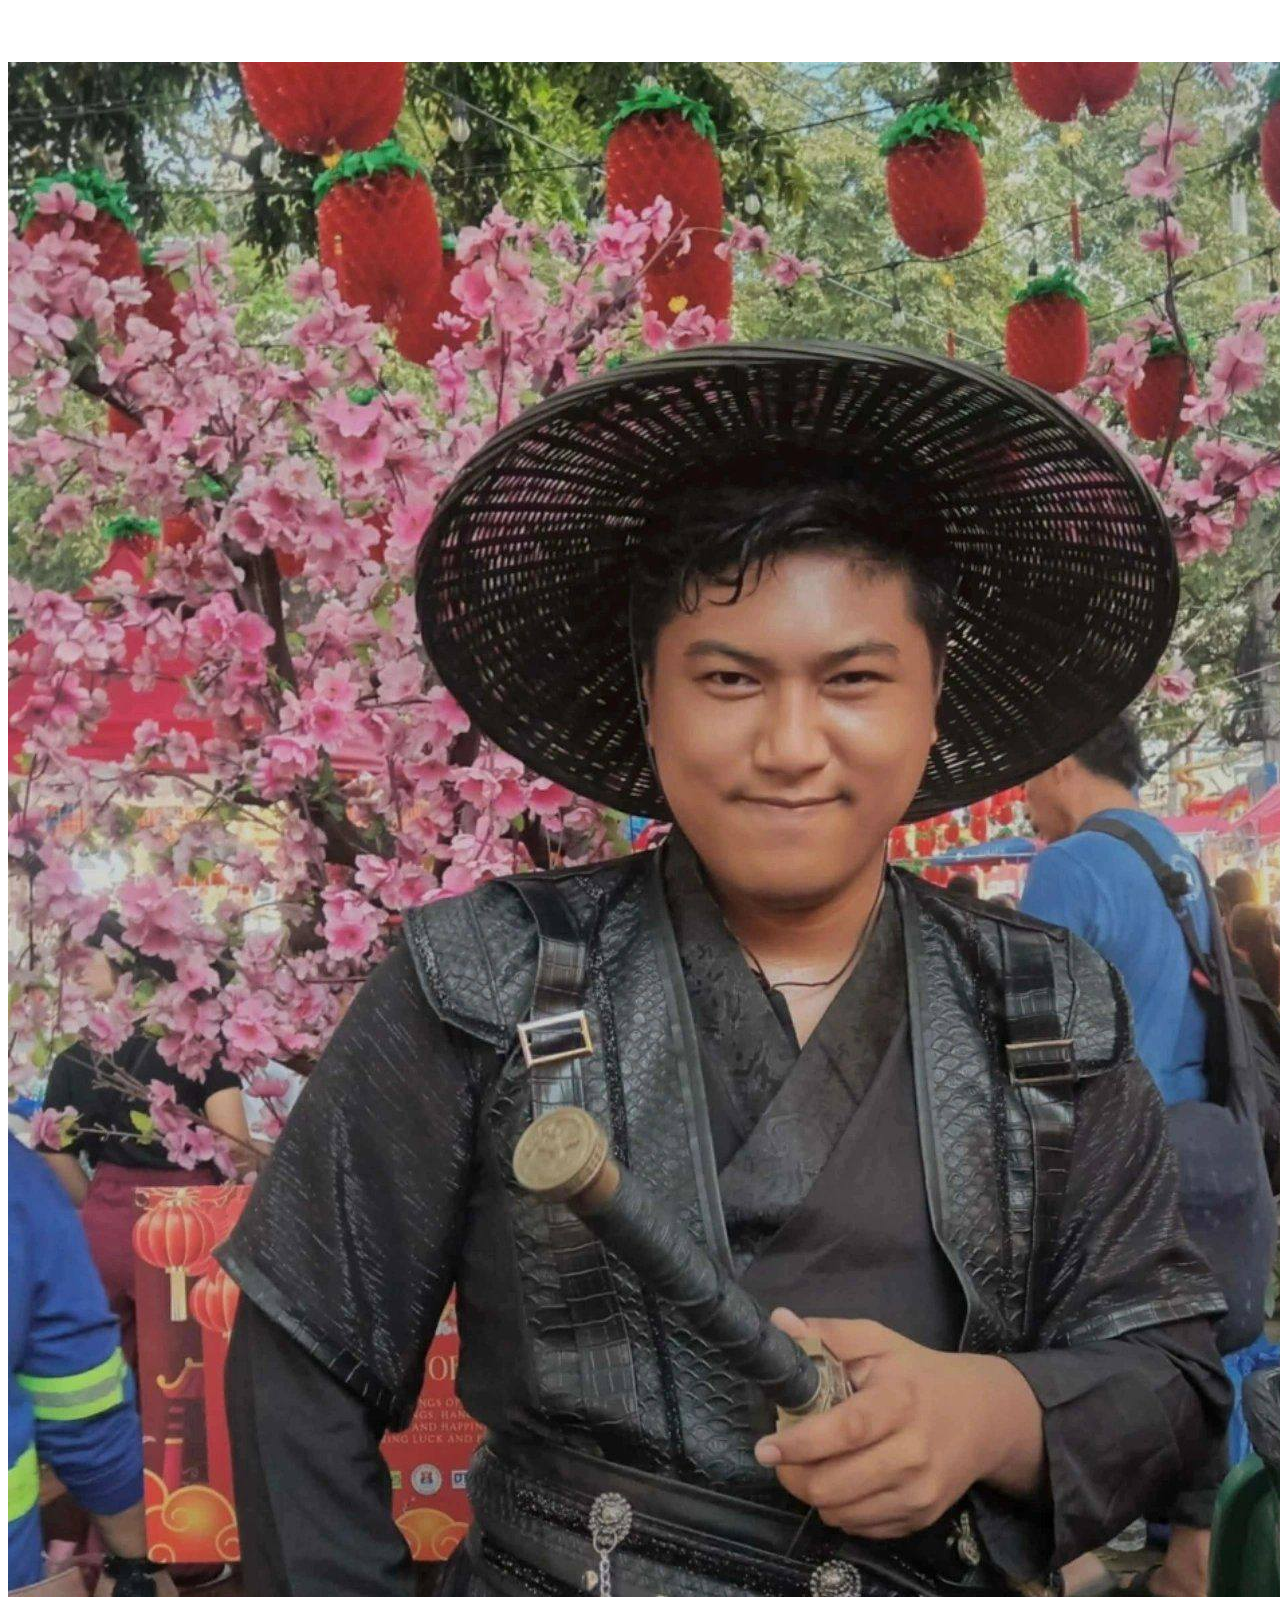
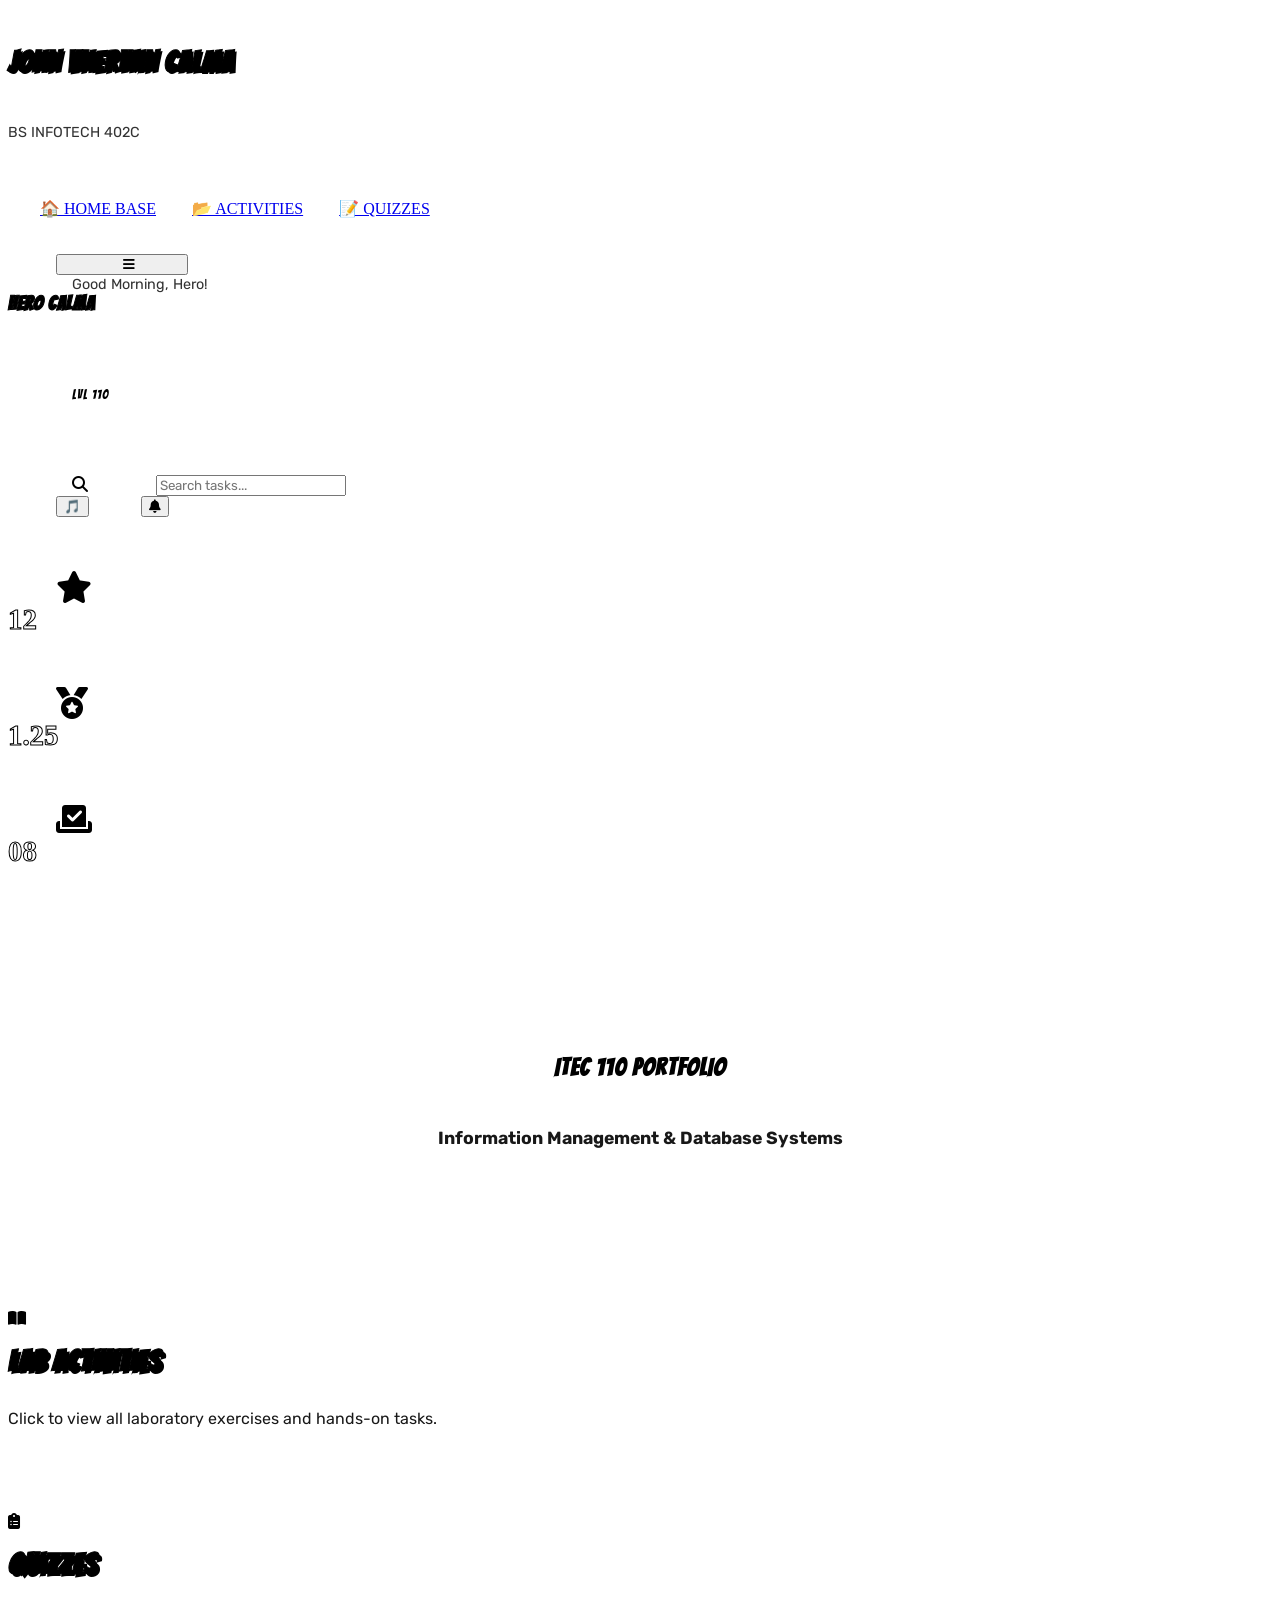
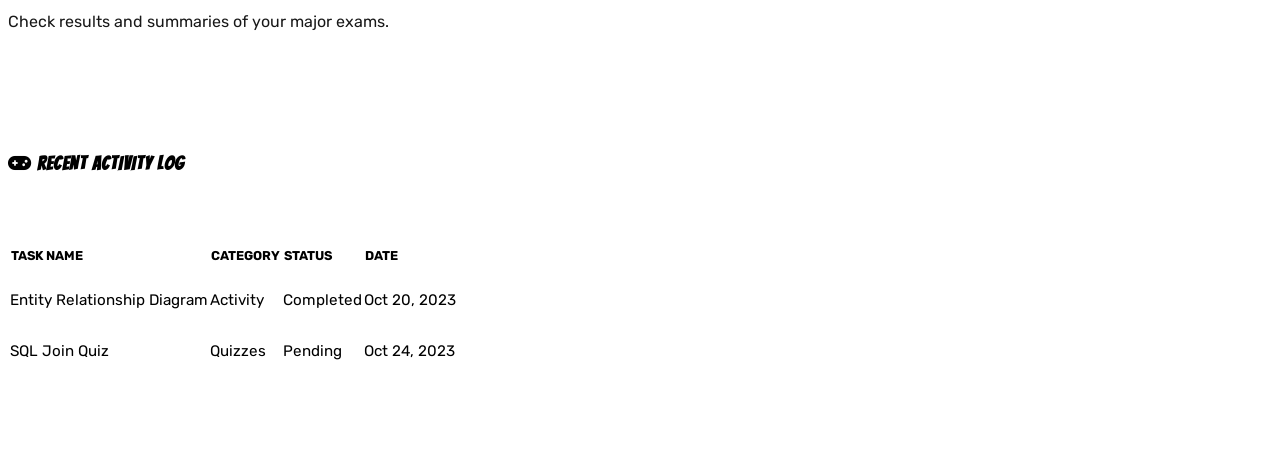
==== index.html @ 5416baf9 "Update index.html" ====
<!DOCTYPE html>
<html lang="en">
<head>
    <meta charset="UTF-8">
    <meta name="viewport" content="width=device-width, initial-scale=1.0">
    <title>ITEC 110 Portfolio - Hero Dashboard</title>
    <link rel="stylesheet" href="s.css">
    
    <link rel="preconnect" href="https://fonts.googleapis.com">
    <link rel="preconnect" href="https://fonts.gstatic.com" crossorigin>
    <link href="https://fonts.googleapis.com/css2?family=Bangers&family=Rubik:wght@400;500;700&display=swap" rel="stylesheet">
    
    <link href="https://cdnjs.cloudflare.com/ajax/libs/font-awesome/6.5.0/css/all.min.css" rel="stylesheet">
</head>
<body>

<div class="sidebar" id="sidebar">
    <div class="profile-container">
        <img src="image.png" alt="Player Avatar" class="profile-img">
    </div>
    
    <h2 class="title-font">JOHN VHERWIN CALMA</h2>
    <h5 class="rubik-font">BS INFOTECH 402C</h5>

    <nav class="game-menu">
        <a href="index.html" class="nav-item">🏠 HOME BASE</a>
        <a href="activities.html" class="nav-item">📂 ACTIVITIES</a>
        <a href="quizzes.html" class="nav-item">📝 QUIZZES</a>
    </nav>
</div>

<div class="main" id="main">

    <header class="topbar glass">
        <div class="topbar-left">
            <button class="toggle-btn" onclick="toggleSidebar()">
                <i class="fa-solid fa-bars"></i>
            </button>
            <div class="greeting">
                <span class="rubik-font" id="day-greet">Welcome,</span>
                <h3 class="title-font">HERO CALMA</h3>
            </div>
        </div>

        <div class="topbar-right">
            <div class="level-container">
                <span class="title-font" style="font-size: 0.8rem; color: var(--gold);">LVL 110</span>
                <div class="exp-bar-bg">
                    <div class="exp-bar-fill" style="width: 75%;"></div>
                </div>
            </div>

            <div class="search-box glass">
                <i class="fa-solid fa-magnifying-glass"></i>
                <input id="search" class="rubik-font" placeholder="Search tasks...">
            </div>
            <button class="music-btn pulse-anim">🎵</button>
            <button class="notif-btn shake-anim"><i class="fa-solid fa-bell"></i></button>
        </div>
    </header>

    <section class="stats-row">
        <div class="stat-card trophy-pink">
            <i class="fa-solid fa-star"></i>
            <div><h4>12</h4><p>ACTIVITIES</p></div>
        </div>
        <div class="stat-card trophy-cyan">
            <i class="fa-solid fa-medal"></i>
            <div><h4>1.25</h4><p>FINAL GRADE</p></div>
        </div>
        <div class="stat-card trophy-gold">
            <i class="fa-solid fa-check-to-slot"></i>
            <div><h4>08</h4><p>COMPLETED</p></div>
        </div>
    </section>

    <section class="hero text-center">
        <h1 class="title-font big-title">ITEC 110 Portfolio</h1>
        <p class="rubik-font subtitle">Information Management & Database Systems</p>
    </section>

    <section class="grid">
        <div class="game-card">
            <div class="card-icon cyan-icon"><i class="fa-solid fa-book-open"></i></div>
            <h3 class="title-font">LAB ACTIVITIES</h3>
            <p class="rubik-font">Click to view all laboratory exercises and hands-on tasks.</p>
            <a href="activities.html" class="game-button magenta-btn rubik-font">Open Folder</a>
        </div>

        <div class="game-card">
            <div class="card-icon magenta-icon"><i class="fa-solid fa-clipboard-list"></i></div>
            <h3 class="title-font">QUIZZES</h3>
            <p class="rubik-font">Check results and summaries of your major exams.</p>
            <a href="quizzes.html" class="game-button cyan-btn rubik-font">View Results</a>
        </div>
    </section>

    <section class="recent-activity recent-activity-panel">
        <h3 class="title-font"><i class="fa-solid fa-gamepad"></i> Recent Activity Log</h3>
        <div class="table-container glass">
            <table class="rubik-font">
                <thead>
                    <tr>
                        <th>Task Name</th>
                        <th>Category</th>
                        <th>Status</th>
                        <th>Date</th>
                    </tr>
                </thead>
                <tbody>
                    <tr>
                        <td>Entity Relationship Diagram</td>
                        <td>Activity</td>
                        <td><span class="status-badge complete">Completed</span></td>
                        <td>Oct 20, 2023</td>
                    </tr>
                    <tr>
                        <td>SQL Join Quiz</td>
                        <td>Quizzes</td>
                        <td><span class="status-badge pending">Pending</span></td>
                        <td>Oct 24, 2023</td>
                    </tr>
                </tbody>
            </table>
        </div>
    </section>

    <div class="game-scene">
        <div class="pixel-ground"></div>
    </div>

</div>

<script src="script.js"></script>
<script>
    function updateGreeting() {
        const hour = new Date().getHours();
        const greet = document.getElementById('day-greet');
        if (hour < 12) greet.innerText = "Good Morning, Hero!";
        else if (hour < 18) greet.innerText = "Good Afternoon, Hero!";
        else greet.innerText = "Good Evening, Hero!";
    }
    updateGreeting();

    function toggleSidebar() {
        const sidebar = document.getElementById('sidebar');
        const main = document.getElementById('main');
        sidebar.classList.toggle('collapsed');
        main.classList.toggle('expanded');
    }
</script>
</body>
</html>
---- s.css ----
/* --- GLOBAL --- */
:root {
  --magenta: #ff00ff;
  --magenta-dark: #b300b3;
  --cyan: #00ffff;
  --cyan-dark: #00b3b3;
  --gold: #ffcc00;
  --gold-dark: #cc9900;
  --text-primary: #fff;
}

body {
  margin: 0;
  padding: 0;
  font-family: 'Rubik', sans-serif;
  color: var(--text-primary);
  /* Retro Arcade background animation */
  background: radial-gradient(circle, rgba(20,20,50,1) 0%, rgba(10,10,30,1) 60%, rgba(5,5,15,1) 100%);
  overflow-x: hidden;
}

.title-font { font-family: 'Bangers', sans-serif; text-transform: uppercase; letter-spacing: 1px; }
.rubik-font { font-family: 'Rubik', sans-serif; font-weight: 400; }
.text-center { text-align: center; }

/* --- GLASSMORPHISM --- */
.glass {
  background: rgba(255, 255, 255, 0.08);
  backdrop-filter: blur(15px);
  border: 1px solid rgba(255, 255, 255, 0.1);
  border-radius: 12px;
}

/* --- SIDEBAR (Comic Menu Style) --- */
.sidebar {
  position: fixed;
  width: 250px;
  height: 100%;
  background: linear-gradient(135deg, #2a2a60 0%, #151540 100%);
  padding: 30px 20px;
  text-align: center;
  border-right: 4px solid #000;
  box-shadow: 10px 0 0 rgba(0,0,0,0.3);
  z-index: 2000;
}

.profile-container {
  width: 200px;
  height: 200px;
  margin: 0 auto 15px auto;
  border-radius: 50%;
  border: 5px solid #000;
  overflow: hidden;
  box-shadow: 0 0 30px rgba(0, 255, 255, 0.4);
}

.profile-img {
  width: 100%;
  height: 100%;
  object-fit: cover;
}

.sidebar h2 { color: var(--magenta); font-size: 1.8rem; margin: 10px 0 5px 0; -webkit-text-stroke: 1px #000; text-shadow: 2px 2px 0 #000; }
.sidebar h5 { color: var(--text-primary); opacity: 0.8; font-size: 0.9rem; margin-bottom: 40px; }

/* GAME TABS */
.game-menu {
  display: flex;
  flex-direction: column;
  gap: 15px;
}

.nav-item {
  display: flex;
  align-items: center;
  justify-content: center;
  padding: 15px 20px;
  text-decoration: none;
  font-family: 'Bangers', sans-serif;
  font-size: 1.3rem;
  letter-spacing: 1px;
  /* Multi-border effect */
  border: 3px solid #000;
  border-radius: 12px;
  transition: all 0.2s ease;
  -webkit-text-stroke: 1px #000;
  text-shadow: 2px 2px 0 #000;
  /* Comic color cycle on hover */
  background: linear-gradient(180deg, #505080 0%, #303060 100%);
  box-shadow: inset 0 -4px 0 rgba(0,0,0,0.2);
}

.nav-item:hover {
  transform: translateY(-5px);
  color: var(--cyan);
  background: linear-gradient(180deg, var(--magenta) 0%, var(--magenta-dark) 100%);
  box-shadow: 0 5px 15px rgba(255, 0, 255, 0.4);
}

/* --- MAIN --- */
.main {
  margin-left: 290px;
  transition: margin-left 0.3s;
  padding-bottom: 50px;
}

/* TOPBAR */
.topbar {
  display: flex;
  justify-content: space-between;
  align-items: center;
  padding: 15px 30px;
  position: sticky;
  top: 15px;
  margin: 15px;
  z-index: 1000;
  border: 3px solid #000 !important;
  box-shadow: 5px 5px 0 rgba(0,0,0,0.3);
}

.topbar-left, .topbar-right {
  display: flex;
  align-items: center;
  gap: 20px;
}

.toggle-btn {
  background: transparent;
  color: white;
  border: none;
  font-size: 1.8rem;
  cursor: pointer;
}

.greeting span { font-size: 0.9rem; opacity: 0.8; }
.greeting h3 { color: var(--magenta); -webkit-text-stroke: 1px #000; margin: 0; }

.search-box {
  display: flex;
  align-items: center;
  padding: 8px 15px;
  gap: 10px;
  border: 2px solid #000 !important;
}

#search {
  background: none;
  border: none;
  color: white;
  outline: none;
  font-size: 0.9rem;
}

/* --- STATS ROW (Level Up Icons) --- */
.stats-row {
  display: flex;
  gap: 20px;
  padding: 30px;
  flex-wrap: wrap;
}

.stat-card {
  padding: 20px;
  border-radius: 15px;
  display: flex;
  align-items: center;
  gap: 20px;
  flex: 1;
  min-width: 200px;
  border: 3px solid #000;
  box-shadow: 5px 5px 0 rgba(0,0,0,0.3);
  position: relative;
  overflow: hidden;
}

.stat-card:before {
  content: '';
  position: absolute;
  top: 0; left: 0;
  width: 100%; height: 5px;
  background: rgba(255,255,255,0.2);
}

.stat-card i { font-size: 2rem; color: #000; text-shadow: 0 0 10px rgba(255,255,255,0.5); }
.stat-card h4 { margin: 0; font-size: 1.8rem; -webkit-text-stroke: 1px #000; color: #fff; }
.stat-card p { margin: 0; font-size: 0.8rem; font-weight: bold; opacity: 0.9; text-transform: uppercase; color: #fff; }

.trophy-pink { background: linear-gradient(135deg, var(--magenta) 0%, var(--magenta-dark) 100%); }
.trophy-cyan { background: linear-gradient(135deg, var(--cyan) 0%, var(--cyan-dark) 100%); }
.trophy-gold { background: linear-gradient(135deg, var(--gold) 0%, var(--gold-dark) 100%); }

/* --- HERO --- */
.hero { padding: 80px 20px; text-align: center; }
.big-title {
  font-size: 4rem;
  color: var(--cyan);
  -webkit-text-stroke: 2px #000;
  text-shadow: 5px 5px 0 #000, 10px 10px 0 rgba(255, 0, 255, 0.3);
  margin: 0;
}
.subtitle { font-size: 1.1rem; margin: 10px 0; opacity: 0.9; font-weight: bold; }

/* --- GRID CARDS --- */
.grid {
  display: grid;
  grid-template-columns: repeat(auto-fit, minmax(280px, 1fr));
  gap: 30px;
  padding: 30px;
}

.game-card {
  background: rgba(30, 30, 70, 0.9);
  padding: 40px 30px;
  border-radius: 20px;
  border: 4px solid #000;
  transition: all 0.3s ease;
  box-shadow: 8px 8px 0 rgba(0,0,0,0.3);
  text-align: center;
}

.game-card:hover {
  transform: scale(1.05);
  border-color: var(--magenta);
}

.card-icon {
  font-size: 3.5rem;
  margin-bottom: 20px;
  display: inline-block;
  color: #fff;
  text-shadow: 0 0 20px currentColor;
}

.game-card h3 { color: var(--text-primary); font-size: 1.8rem; margin: 0; -webkit-text-stroke: 1px #000; text-shadow: 3px 3px 0 #000; }
.game-card p { font-size: 1rem; opacity: 0.9; margin: 15px 0 30px 0; }

/* RECTANGLE GAME BUTTONS */
.game-button {
  display: inline-block;
  padding-block-start: 30px;
  text-decoration: none;
  font-weight: bold;
  text-transform: uppercase;
  border-radius: 12px;
  border: 3px solid #000;
  transition: all 0.2s ease;
  position: relative;
  box-shadow: inset 0 -4px 0 rgba(0,0,0,0.2), 3px 3px 0 rgba(0,0,0,0.3);
  cursor: pointer;
  width: 100%;
}

.game-button:hover { transform: translateY(-3px); }
.game-button:active { transform: translateY(1px); box-shadow: inset 0 -2px 0 rgba(0,0,0,0.2); }

.magenta-btn { background: linear-gradient(180deg, var(--magenta) 0%, var(--magenta-dark) 100%); color: #fff; }
.magenta-btn:hover { box-shadow: inset 0 -4px 0 rgba(0,0,0,0.2), 0 5px 20px rgba(255, 0, 255, 0.5); }

.cyan-btn { background: linear-gradient(180deg, var(--cyan) 0%, var(--cyan-dark) 100%); color: #fff; }
.cyan-btn:hover { box-shadow: inset 0 -4px 0 rgba(0,0,0,0.2), 0 5px 20px rgba(0, 255, 255, 0.5); }

/* --- RECENT ACTIVITY --- */
.recent-activity-panel {
  padding: 30px;
}

.recent-activity h3 {
  color: var(--gold);
  font-size: 1.6rem;
  margin: 0;
  -webkit-text-stroke: 1px #000;
  text-shadow: 3px 3px 0 #000;
}

.table-container {
  padding: 20px;
  border: 3px solid #000 !important;
  margin-top: 15px;
}

table {
  width: 100%;
  border-collapse: collapse;
}

th { text-align: left; font-size: 0.8rem; font-weight: bold; color: var(--cyan); text-transform: uppercase; padding-bottom: 10px; }
td { padding: 15px 0; border-top: 1px solid rgba(255, 255, 255, 0.1); font-size: 0.95rem; }

.status-badge {
  display: inline-block;
  padding: 5px 12px;
  border-radius: 8px;
  font-size: 0.75rem;
  font-weight: bold;
  text-transform: uppercase;
  border: 2px solid #000;
  color: #fff;
  text-shadow: 1px 1px 0 #000;
}

.status-badge.complete { background: linear-gradient(180deg, var(--gold) 0%, var(--gold-dark) 100%); }
.status-badge.pending { background: linear-gradient(180deg, var(--magenta) 0%, var(--magenta-dark) 100%); }

/* --- ICON ANIMATIONS --- */
.pulse-anim { animation: pulse 1.5s infinite ease-in-out; }
.shake-anim { animation: shake 1s infinite ease-in-out; }

@keyframes pulse { 0%, 100% { transform: scale(1); } 50% { transform: scale(1.1); } }
@keyframes shake { 0%, 100% { transform: rotate(0deg); } 25% { transform: rotate(-10deg); } 75% { transform: rotate(10deg); } }

/* --- SIDEBAR RESPONSIVE TOGGLE --- */
.sidebar.collapsed { margin-left: -250px; }
.main.expanded { margin-left: 0; }


/* MODAL CONTAINER - The dark overlay */
.game-modal {
    display: none; 
    position: fixed;
    z-index: 9999; /* Make sure it stays on top of everything */
    left: 0;
    top: 0;
    width: 100%;
    height: 100%;
    background-color: rgba(0, 0, 0, 0.85); /* Darker background for focus */
    backdrop-filter: blur(8px);
    
    /* THESE 3 LINES CENTER EVERYTHING */
    display: none; /* Switch to 'flex' via JS to show */
    justify-content: center;
    align-items: center;
}

/* MODAL CONTENT BOX */
.modal-content {
    background: rgba(20, 20, 50, 0.95);
    padding: 25px;
    width: 90%;
    max-width: 600px; /* Adjust size as needed */
    border: 4px solid #000;
    border-radius: 20px;
    box-shadow: 0 0 40px var(--magenta);
    position: relative;
    
    /* Animation for a "Game Start" feel */
    animation: popCenter 0.3s cubic-bezier(0.175, 0.885, 0.32, 1.275);
}

@keyframes popCenter {
    0% { transform: scale(0.5); opacity: 0; }
    100% { transform: scale(1); opacity: 1; }
}

/* SCREENSHOT INSIDE MODAL */
.screenshot-container {
    width: 100%;
    border: 3px solid #000;
    border-radius: 10px;
    overflow: hidden;
    margin-top: 15px;
}

.screenshot {
    width: 100%;
    height: auto;
    display: block;
}

/* --- LEVEL PROGRESS BAR --- */
.level-container {
    display: flex;
    flex-direction: column;
    align-items: flex-end;
    margin-right: 15px;
}

.exp-bar-bg {
    width: 120px;
    height: 10px;
    background: #000;
    border: 2px solid var(--gold);
    border-radius: 5px;
    overflow: hidden;
    margin-top: 5px;
}

.exp-bar-fill {
    height: 100%;
    background: linear-gradient(90deg, var(--gold), #fff);
    box-shadow: 0 0 10px var(--gold);
}

/* --- PIXEL GROUND DECORATION --- */
.game-scene {
    position: relative;
    margin-top: 50px;
    width: 100%;
    height: 20px;
    z-index: 1;
}

.pixel-ground {
    width: 100%;
    height: 8px;
    background: repeating-linear-gradient(
        90deg,
        var(--magenta),
        var(--magenta) 20px,
        var(--magenta-dark) 20px,
        var(--magenta-dark) 40px
    );
    border-top: 3px solid #000;
    box-shadow: 0 5px 20px var(--magenta);
}

/* SIDEBAR TOGGLE CLASSES */
.sidebar.collapsed { transform: translateX(-250px); }
.main.expanded { margin-left: 0; }
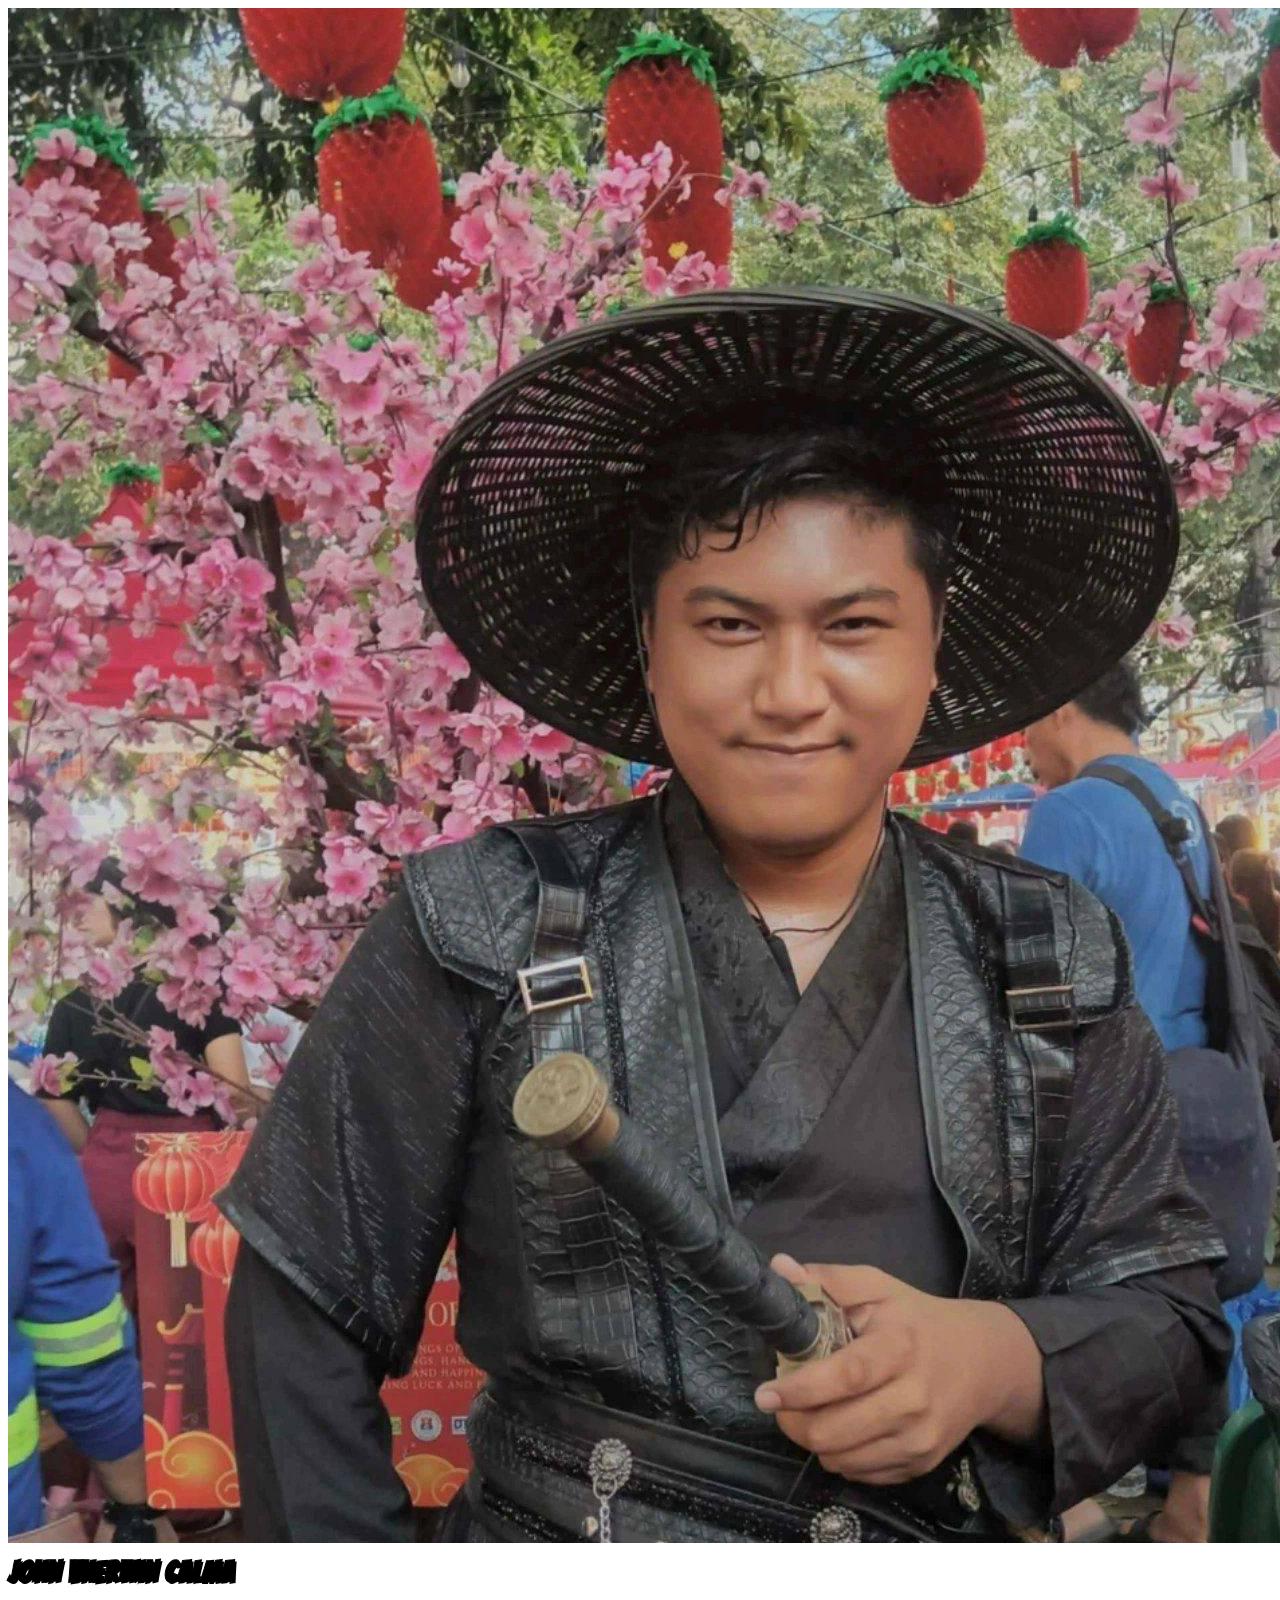
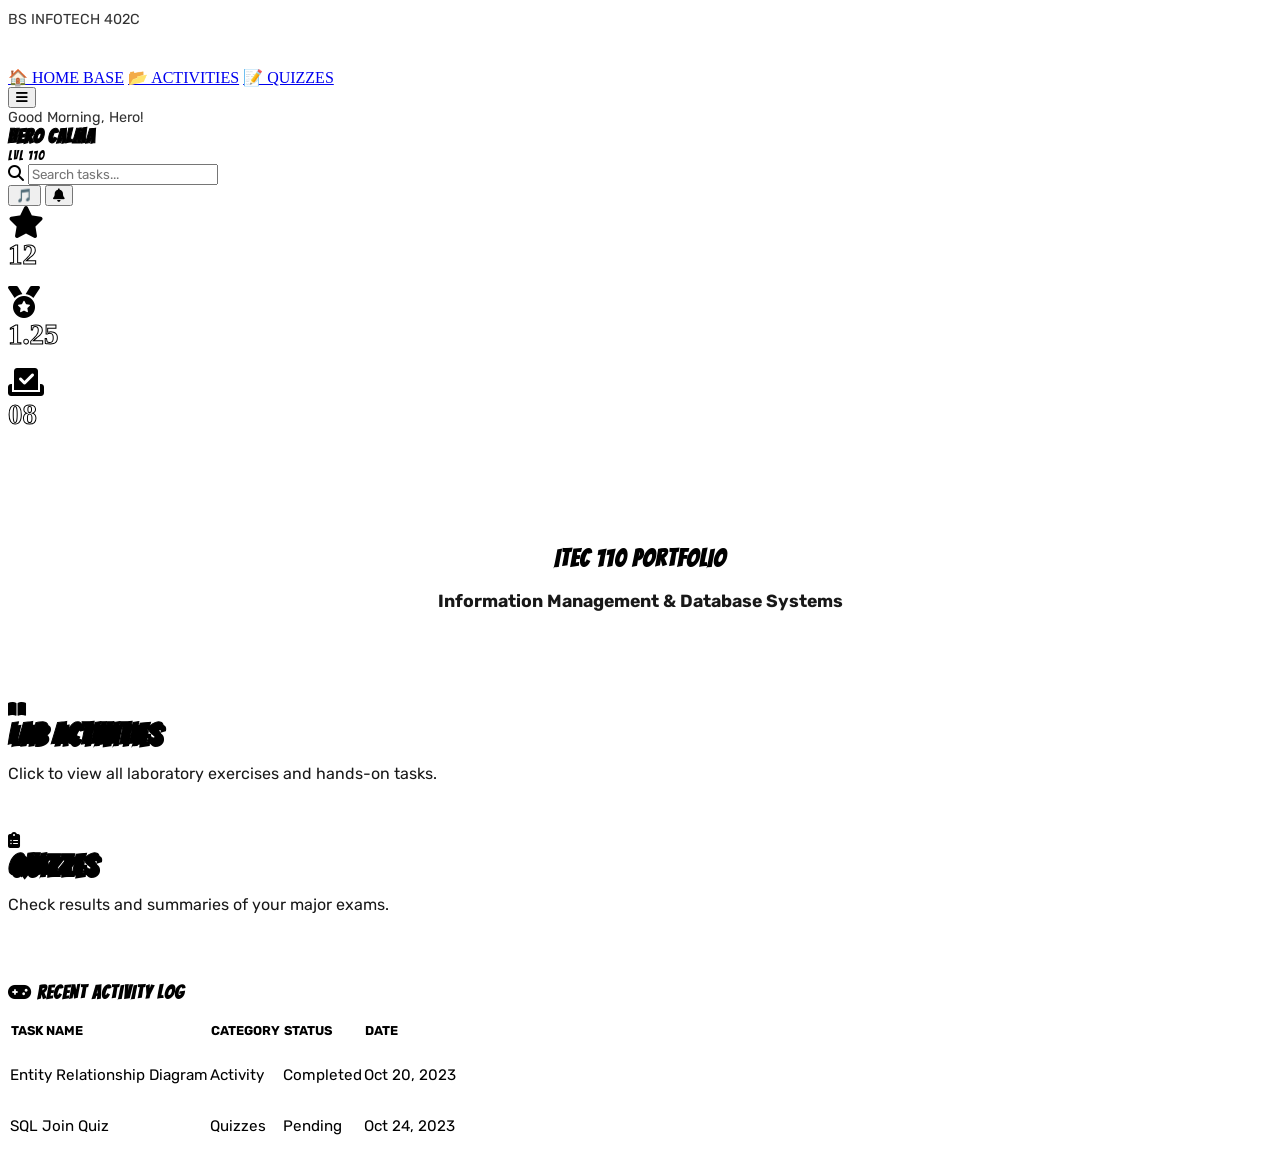
==== commit f91ce3d3: "Refactor HTML structure and elements" ====
--- a/index.html
+++ b/index.html
@@ -1,153 +1,153 @@
 <!DOCTYPE html>
 <html lang="en">
 <head>
-    <meta charset="UTF-8">
-    <meta name="viewport" content="width=device-width, initial-scale=1.0">
-    <title>ITEC 110 Portfolio - Hero Dashboard</title>
-    <link rel="stylesheet" href="s.css">
-    
-    <link rel="preconnect" href="https://fonts.googleapis.com">
-    <link rel="preconnect" href="https://fonts.gstatic.com" crossorigin>
-    <link href="https://fonts.googleapis.com/css2?family=Bangers&family=Rubik:wght@400;500;700&display=swap" rel="stylesheet">
-    
-    <link href="https://cdnjs.cloudflare.com/ajax/libs/font-awesome/6.5.0/css/all.min.css" rel="stylesheet">
+    <meta charset="UTF-8">
+    <meta name="viewport" content="width=device-width, initial-scale=1.0">
+    <title>ITEC 110 Portfolio - Hero Dashboard</title>
+    <link rel="stylesheet" href="s.css">
+    
+    <link rel="preconnect" href="https://fonts.googleapis.com">
+    <link rel="preconnect" href="https://fonts.gstatic.com" crossorigin>
+    <link href="https://fonts.googleapis.com/css2?family=Bangers&family=Rubik:wght@400;500;700&display=swap" rel="stylesheet">
+    
+    <link href="https://cdnjs.cloudflare.com/ajax/libs/font-awesome/6.5.0/css/all.min.css" rel="stylesheet">
 </head>
 <body>
 
 <div class="sidebar" id="sidebar">
-    <div class="profile-container">
-        <img src="image.png" alt="Player Avatar" class="profile-img">
-    </div>
-    
-    <h2 class="title-font">JOHN VHERWIN CALMA</h2>
-    <h5 class="rubik-font">BS INFOTECH 402C</h5>
+    <div class="profile-container">
+        <img src="image.png" alt="Player Avatar" class="profile-img">
+    </div>
+    
+    <h2 class="title-font">JOHN VHERWIN CALMA</h2>
+    <h5 class="rubik-font">BS INFOTECH 402C</h5>
 
-    <nav class="game-menu">
-        <a href="index.html" class="nav-item">🏠 HOME BASE</a>
-        <a href="activities.html" class="nav-item">📂 ACTIVITIES</a>
-        <a href="quizzes.html" class="nav-item">📝 QUIZZES</a>
-    </nav>
+    <nav class="game-menu">
+        <a href="index.html" class="nav-item">🏠 HOME BASE</a>
+        <a href="activities.html" class="nav-item">📂 ACTIVITIES</a>
+        <a href="quizzes.html" class="nav-item">📝 QUIZZES</a>
+    </nav>
 </div>
 
 <div class="main" id="main">
 
-    <header class="topbar glass">
-        <div class="topbar-left">
-            <button class="toggle-btn" onclick="toggleSidebar()">
-                <i class="fa-solid fa-bars"></i>
-            </button>
-            <div class="greeting">
-                <span class="rubik-font" id="day-greet">Welcome,</span>
-                <h3 class="title-font">HERO CALMA</h3>
-            </div>
-        </div>
+    <header class="topbar glass">
+        <div class="topbar-left">
+            <button class="toggle-btn" onclick="toggleSidebar()">
+                <i class="fa-solid fa-bars"></i>
+            </button>
+            <div class="greeting">
+                <span class="rubik-font" id="day-greet">Welcome,</span>
+                <h3 class="title-font">HERO CALMA</h3>
+            </div>
+        </div>
 
-        <div class="topbar-right">
-            <div class="level-container">
-                <span class="title-font" style="font-size: 0.8rem; color: var(--gold);">LVL 110</span>
-                <div class="exp-bar-bg">
-                    <div class="exp-bar-fill" style="width: 75%;"></div>
-                </div>
-            </div>
+        <div class="topbar-right">
+            <div class="level-container">
+                <span class="title-font" style="font-size: 0.8rem; color: var(--gold);">LVL 110</span>
+                <div class="exp-bar-bg">
+                    <div class="exp-bar-fill" style="width: 75%;"></div>
+                </div>
+            </div>
 
-            <div class="search-box glass">
-                <i class="fa-solid fa-magnifying-glass"></i>
-                <input id="search" class="rubik-font" placeholder="Search tasks...">
-            </div>
-            <button class="music-btn pulse-anim">🎵</button>
-            <button class="notif-btn shake-anim"><i class="fa-solid fa-bell"></i></button>
-        </div>
-    </header>
+            <div class="search-box glass">
+                <i class="fa-solid fa-magnifying-glass"></i>
+                <input id="search" class="rubik-font" placeholder="Search tasks...">
+            </div>
+            <button class="music-btn pulse-anim">🎵</button>
+            <button class="notif-btn shake-anim"><i class="fa-solid fa-bell"></i></button>
+        </div>
+    </header>
 
-    <section class="stats-row">
-        <div class="stat-card trophy-pink">
-            <i class="fa-solid fa-star"></i>
-            <div><h4>12</h4><p>ACTIVITIES</p></div>
-        </div>
-        <div class="stat-card trophy-cyan">
-            <i class="fa-solid fa-medal"></i>
-            <div><h4>1.25</h4><p>FINAL GRADE</p></div>
-        </div>
-        <div class="stat-card trophy-gold">
-            <i class="fa-solid fa-check-to-slot"></i>
-            <div><h4>08</h4><p>COMPLETED</p></div>
-        </div>
-    </section>
+    <section class="stats-row">
+        <div class="stat-card trophy-pink">
+            <i class="fa-solid fa-star"></i>
+            <div><h4>12</h4><p>ACTIVITIES</p></div>
+        </div>
+        <div class="stat-card trophy-cyan">
+            <i class="fa-solid fa-medal"></i>
+            <div><h4>1.25</h4><p>FINAL GRADE</p></div>
+        </div>
+        <div class="stat-card trophy-gold">
+            <i class="fa-solid fa-check-to-slot"></i>
+            <div><h4>08</h4><p>COMPLETED</p></div>
+        </div>
+    </section>
 
-    <section class="hero text-center">
-        <h1 class="title-font big-title">ITEC 110 Portfolio</h1>
-        <p class="rubik-font subtitle">Information Management & Database Systems</p>
-    </section>
+    <section class="hero text-center">
+        <h1 class="title-font big-title">ITEC 110 Portfolio</h1>
+        <p class="rubik-font subtitle">Information Management & Database Systems</p>
+    </section>
 
-    <section class="grid">
-        <div class="game-card">
-            <div class="card-icon cyan-icon"><i class="fa-solid fa-book-open"></i></div>
-            <h3 class="title-font">LAB ACTIVITIES</h3>
-            <p class="rubik-font">Click to view all laboratory exercises and hands-on tasks.</p>
-            <a href="activities.html" class="game-button magenta-btn rubik-font">Open Folder</a>
-        </div>
+    <section class="grid">
+        <div class="game-card">
+            <div class="card-icon cyan-icon"><i class="fa-solid fa-book-open"></i></div>
+            <h3 class="title-font">LAB ACTIVITIES</h3>
+            <p class="rubik-font">Click to view all laboratory exercises and hands-on tasks.</p>
+            <a href="activities.html" class="game-button magenta-btn rubik-font">Open Folder</a>
+        </div>
 
-        <div class="game-card">
-            <div class="card-icon magenta-icon"><i class="fa-solid fa-clipboard-list"></i></div>
-            <h3 class="title-font">QUIZZES</h3>
-            <p class="rubik-font">Check results and summaries of your major exams.</p>
-            <a href="quizzes.html" class="game-button cyan-btn rubik-font">View Results</a>
-        </div>
-    </section>
+        <div class="game-card">
+            <div class="card-icon magenta-icon"><i class="fa-solid fa-clipboard-list"></i></div>
+            <h3 class="title-font">QUIZZES</h3>
+            <p class="rubik-font">Check results and summaries of your major exams.</p>
+            <a href="quizzes.html" class="game-button cyan-btn rubik-font">View Results</a>
+        </div>
+    </section>
 
-    <section class="recent-activity recent-activity-panel">
-        <h3 class="title-font"><i class="fa-solid fa-gamepad"></i> Recent Activity Log</h3>
-        <div class="table-container glass">
-            <table class="rubik-font">
-                <thead>
-                    <tr>
-                        <th>Task Name</th>
-                        <th>Category</th>
-                        <th>Status</th>
-                        <th>Date</th>
-                    </tr>
-                </thead>
-                <tbody>
-                    <tr>
-                        <td>Entity Relationship Diagram</td>
-                        <td>Activity</td>
-                        <td><span class="status-badge complete">Completed</span></td>
-                        <td>Oct 20, 2023</td>
-                    </tr>
-                    <tr>
-                        <td>SQL Join Quiz</td>
-                        <td>Quizzes</td>
-                        <td><span class="status-badge pending">Pending</span></td>
-                        <td>Oct 24, 2023</td>
-                    </tr>
-                </tbody>
-            </table>
-        </div>
-    </section>
+    <section class="recent-activity recent-activity-panel">
+        <h3 class="title-font"><i class="fa-solid fa-gamepad"></i> Recent Activity Log</h3>
+        <div class="table-container glass">
+            <table class="rubik-font">
+                <thead>
+                    <tr>
+                        <th>Task Name</th>
+                        <th>Category</th>
+                        <th>Status</th>
+                        <th>Date</th>
+                    </tr>
+                </thead>
+                <tbody>
+                    <tr>
+                        <td>Entity Relationship Diagram</td>
+                        <td>Activity</td>
+                        <td><span class="status-badge complete">Completed</span></td>
+                        <td>Oct 20, 2023</td>
+                    </tr>
+                    <tr>
+                        <td>SQL Join Quiz</td>
+                        <td>Quizzes</td>
+                        <td><span class="status-badge pending">Pending</span></td>
+                        <td>Oct 24, 2023</td>
+                    </tr>
+                </tbody>
+            </table>
+        </div>
+    </section>
 
-    <div class="game-scene">
-        <div class="pixel-ground"></div>
-    </div>
+    <div class="game-scene">
+        <div class="pixel-ground"></div>
+    </div>
 
 </div>
 
 <script src="script.js"></script>
 <script>
-    function updateGreeting() {
-        const hour = new Date().getHours();
-        const greet = document.getElementById('day-greet');
-        if (hour < 12) greet.innerText = "Good Morning, Hero!";
-        else if (hour < 18) greet.innerText = "Good Afternoon, Hero!";
-        else greet.innerText = "Good Evening, Hero!";
-    }
-    updateGreeting();
+    function updateGreeting() {
+        const hour = new Date().getHours();
+        const greet = document.getElementById('day-greet');
+        if (hour < 12) greet.innerText = "Good Morning, Hero!";
+        else if (hour < 18) greet.innerText = "Good Afternoon, Hero!";
+        else greet.innerText = "Good Evening, Hero!";
+    }
+    updateGreeting();
 
-    function toggleSidebar() {
-        const sidebar = document.getElementById('sidebar');
-        const main = document.getElementById('main');
-        sidebar.classList.toggle('collapsed');
-        main.classList.toggle('expanded');
-    }
+    function toggleSidebar() {
+        const sidebar = document.getElementById('sidebar');
+        const main = document.getElementById('main');
+        sidebar.classList.toggle('collapsed');
+        main.classList.toggle('expanded');
+    }
 </script>
 </body>
 </html>
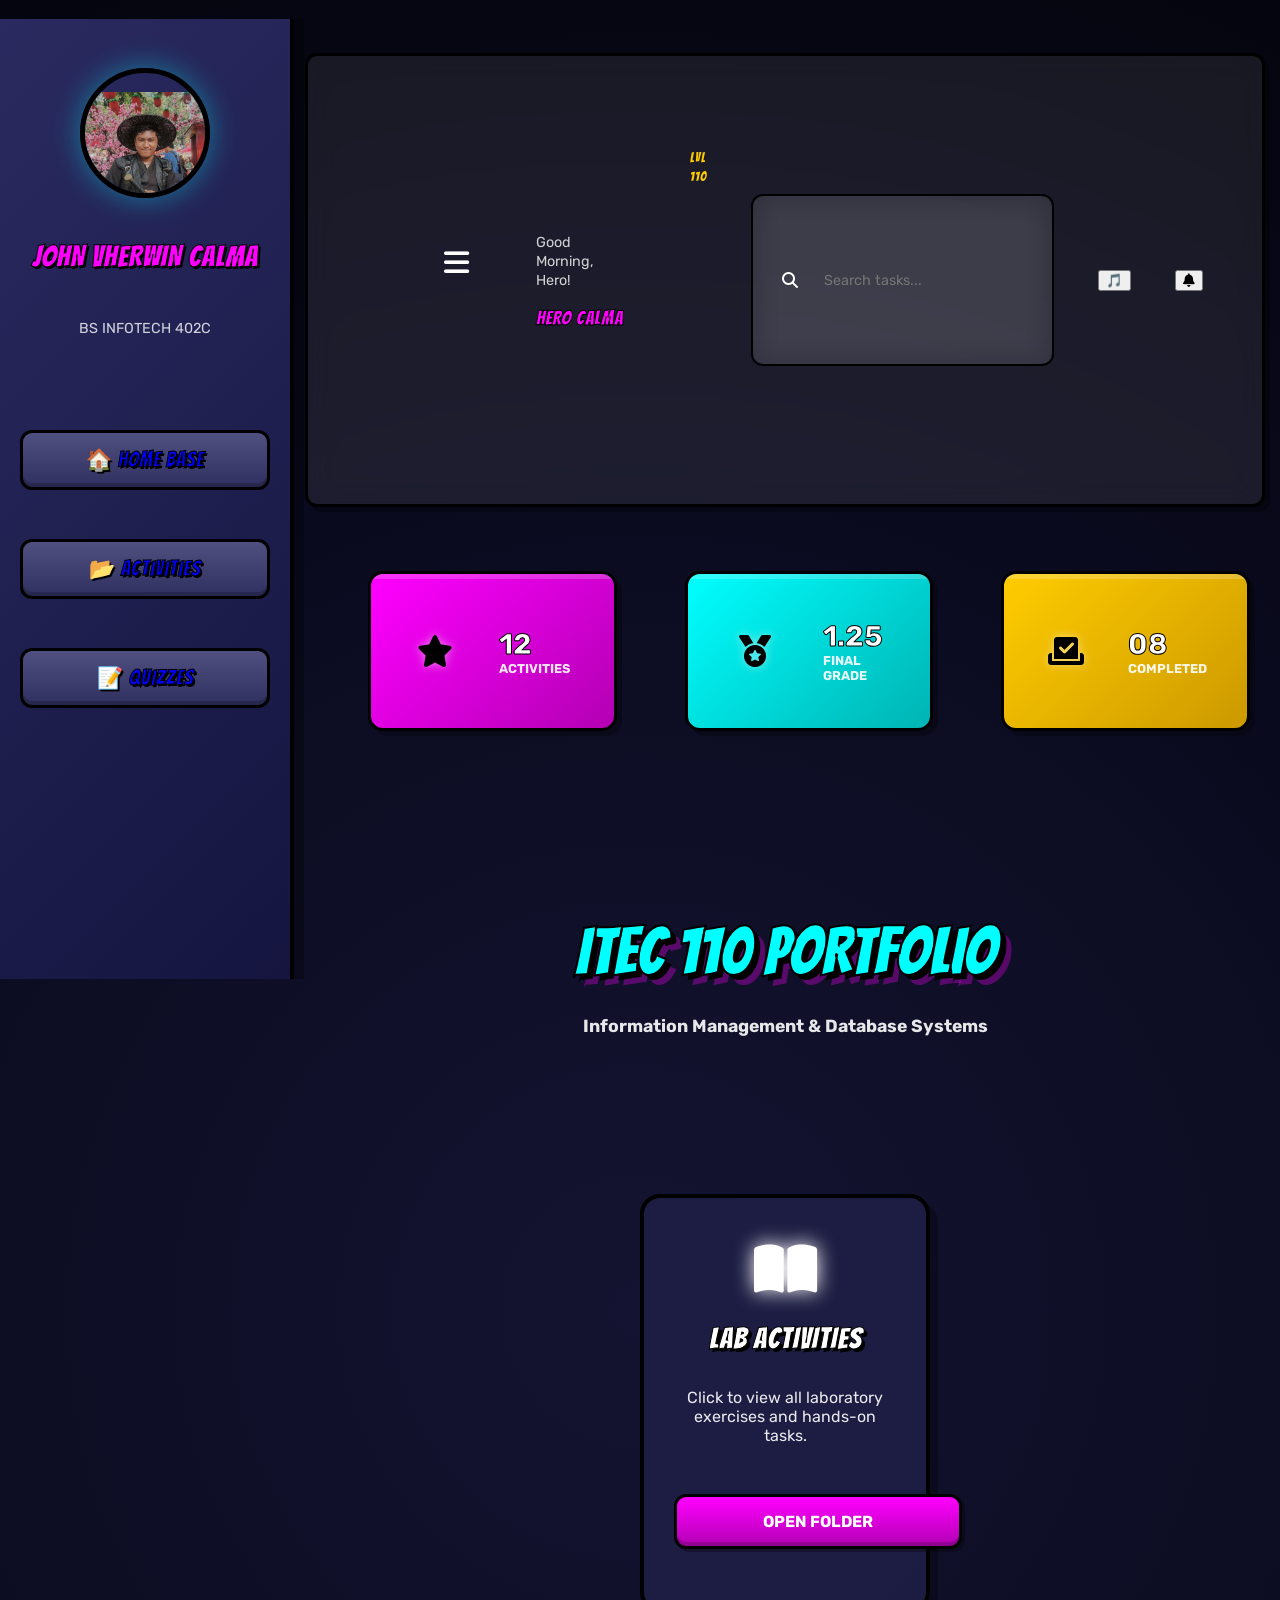
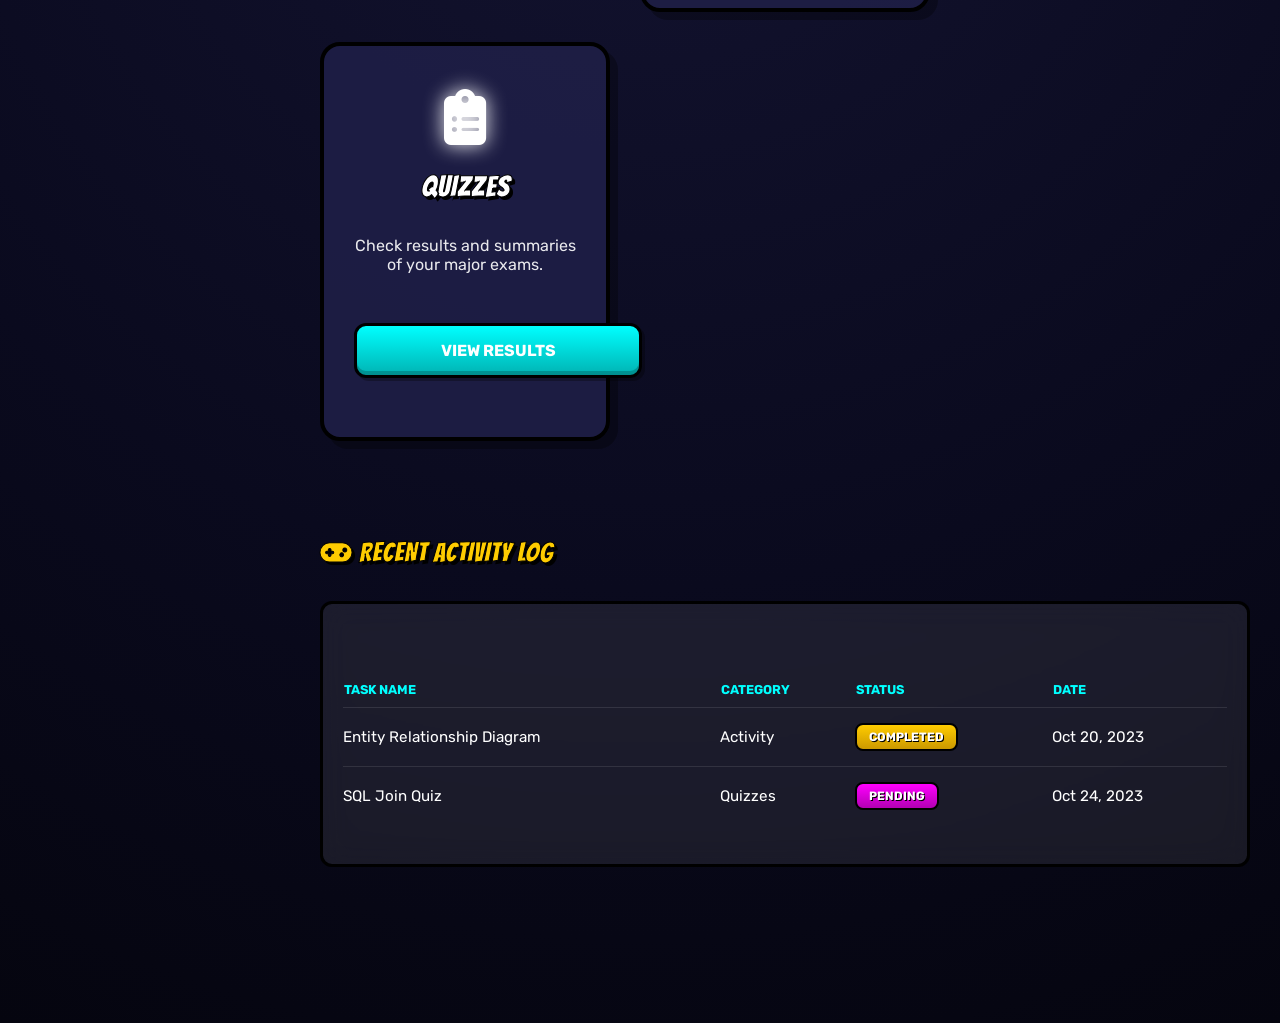
==== commit 76575c90: "Create index.html" ====
--- a/index.html
+++ b/index.html
@@ -1,153 +1,153 @@
 <!DOCTYPE html>
 <html lang="en">
 <head>
-    <meta charset="UTF-8">
-    <meta name="viewport" content="width=device-width, initial-scale=1.0">
-    <title>ITEC 110 Portfolio - Hero Dashboard</title>
-    <link rel="stylesheet" href="s.css">
-    
-    <link rel="preconnect" href="https://fonts.googleapis.com">
-    <link rel="preconnect" href="https://fonts.gstatic.com" crossorigin>
-    <link href="https://fonts.googleapis.com/css2?family=Bangers&family=Rubik:wght@400;500;700&display=swap" rel="stylesheet">
-    
-    <link href="https://cdnjs.cloudflare.com/ajax/libs/font-awesome/6.5.0/css/all.min.css" rel="stylesheet">
+    <meta charset="UTF-8">
+    <meta name="viewport" content="width=device-width, initial-scale=1.0">
+    <title>ITEC 110 Portfolio - Hero Dashboard</title>
+    <link rel="stylesheet" href="s.css">
+    
+    <link rel="preconnect" href="https://fonts.googleapis.com">
+    <link rel="preconnect" href="https://fonts.gstatic.com" crossorigin>
+    <link href="https://fonts.googleapis.com/css2?family=Bangers&family=Rubik:wght@400;500;700&display=swap" rel="stylesheet">
+    
+    <link href="https://cdnjs.cloudflare.com/ajax/libs/font-awesome/6.5.0/css/all.min.css" rel="stylesheet">
 </head>
 <body>
 
 <div class="sidebar" id="sidebar">
-    <div class="profile-container">
-        <img src="image.png" alt="Player Avatar" class="profile-img">
-    </div>
-    
-    <h2 class="title-font">JOHN VHERWIN CALMA</h2>
-    <h5 class="rubik-font">BS INFOTECH 402C</h5>
+    <div class="profile-container">
+        <img src="image.png" alt="Player Avatar" class="profile-img">
+    </div>
+    
+    <h2 class="title-font">JOHN VHERWIN CALMA</h2>
+    <h5 class="rubik-font">BS INFOTECH 402C</h5>
 
-    <nav class="game-menu">
-        <a href="index.html" class="nav-item">🏠 HOME BASE</a>
-        <a href="activities.html" class="nav-item">📂 ACTIVITIES</a>
-        <a href="quizzes.html" class="nav-item">📝 QUIZZES</a>
-    </nav>
+    <nav class="game-menu">
+        <a href="index.html" class="nav-item">🏠 HOME BASE</a>
+        <a href="activities.html" class="nav-item">📂 ACTIVITIES</a>
+        <a href="quizzes.html" class="nav-item">📝 QUIZZES</a>
+    </nav>
 </div>
 
 <div class="main" id="main">
 
-    <header class="topbar glass">
-        <div class="topbar-left">
-            <button class="toggle-btn" onclick="toggleSidebar()">
-                <i class="fa-solid fa-bars"></i>
-            </button>
-            <div class="greeting">
-                <span class="rubik-font" id="day-greet">Welcome,</span>
-                <h3 class="title-font">HERO CALMA</h3>
-            </div>
-        </div>
+    <header class="topbar glass">
+        <div class="topbar-left">
+            <button class="toggle-btn" onclick="toggleSidebar()">
+                <i class="fa-solid fa-bars"></i>
+            </button>
+            <div class="greeting">
+                <span class="rubik-font" id="day-greet">Welcome,</span>
+                <h3 class="title-font">HERO CALMA</h3>
+            </div>
+        </div>
 
-        <div class="topbar-right">
-            <div class="level-container">
-                <span class="title-font" style="font-size: 0.8rem; color: var(--gold);">LVL 110</span>
-                <div class="exp-bar-bg">
-                    <div class="exp-bar-fill" style="width: 75%;"></div>
-                </div>
-            </div>
+        <div class="topbar-right">
+            <div class="level-container">
+                <span class="title-font" style="font-size: 0.8rem; color: var(--gold);">LVL 110</span>
+                <div class="exp-bar-bg">
+                    <div class="exp-bar-fill" style="width: 75%;"></div>
+                </div>
+            </div>
 
-            <div class="search-box glass">
-                <i class="fa-solid fa-magnifying-glass"></i>
-                <input id="search" class="rubik-font" placeholder="Search tasks...">
-            </div>
-            <button class="music-btn pulse-anim">🎵</button>
-            <button class="notif-btn shake-anim"><i class="fa-solid fa-bell"></i></button>
-        </div>
-    </header>
+            <div class="search-box glass">
+                <i class="fa-solid fa-magnifying-glass"></i>
+                <input id="search" class="rubik-font" placeholder="Search tasks...">
+            </div>
+            <button class="music-btn pulse-anim">🎵</button>
+            <button class="notif-btn shake-anim"><i class="fa-solid fa-bell"></i></button>
+        </div>
+    </header>
 
-    <section class="stats-row">
-        <div class="stat-card trophy-pink">
-            <i class="fa-solid fa-star"></i>
-            <div><h4>12</h4><p>ACTIVITIES</p></div>
-        </div>
-        <div class="stat-card trophy-cyan">
-            <i class="fa-solid fa-medal"></i>
-            <div><h4>1.25</h4><p>FINAL GRADE</p></div>
-        </div>
-        <div class="stat-card trophy-gold">
-            <i class="fa-solid fa-check-to-slot"></i>
-            <div><h4>08</h4><p>COMPLETED</p></div>
-        </div>
-    </section>
+    <section class="stats-row">
+        <div class="stat-card trophy-pink">
+            <i class="fa-solid fa-star"></i>
+            <div><h4>12</h4><p>ACTIVITIES</p></div>
+        </div>
+        <div class="stat-card trophy-cyan">
+            <i class="fa-solid fa-medal"></i>
+            <div><h4>1.25</h4><p>FINAL GRADE</p></div>
+        </div>
+        <div class="stat-card trophy-gold">
+            <i class="fa-solid fa-check-to-slot"></i>
+            <div><h4>08</h4><p>COMPLETED</p></div>
+        </div>
+    </section>
 
-    <section class="hero text-center">
-        <h1 class="title-font big-title">ITEC 110 Portfolio</h1>
-        <p class="rubik-font subtitle">Information Management & Database Systems</p>
-    </section>
+    <section class="hero text-center">
+        <h1 class="title-font big-title">ITEC 110 Portfolio</h1>
+        <p class="rubik-font subtitle">Information Management & Database Systems</p>
+    </section>
 
-    <section class="grid">
-        <div class="game-card">
-            <div class="card-icon cyan-icon"><i class="fa-solid fa-book-open"></i></div>
-            <h3 class="title-font">LAB ACTIVITIES</h3>
-            <p class="rubik-font">Click to view all laboratory exercises and hands-on tasks.</p>
-            <a href="activities.html" class="game-button magenta-btn rubik-font">Open Folder</a>
-        </div>
+    <section class="grid">
+        <div class="game-card">
+            <div class="card-icon cyan-icon"><i class="fa-solid fa-book-open"></i></div>
+            <h3 class="title-font">LAB ACTIVITIES</h3>
+            <p class="rubik-font">Click to view all laboratory exercises and hands-on tasks.</p>
+            <a href="activities.html" class="game-button magenta-btn rubik-font">Open Folder</a>
+        </div>
 
-        <div class="game-card">
-            <div class="card-icon magenta-icon"><i class="fa-solid fa-clipboard-list"></i></div>
-            <h3 class="title-font">QUIZZES</h3>
-            <p class="rubik-font">Check results and summaries of your major exams.</p>
-            <a href="quizzes.html" class="game-button cyan-btn rubik-font">View Results</a>
-        </div>
-    </section>
+        <div class="game-card">
+            <div class="card-icon magenta-icon"><i class="fa-solid fa-clipboard-list"></i></div>
+            <h3 class="title-font">QUIZZES</h3>
+            <p class="rubik-font">Check results and summaries of your major exams.</p>
+            <a href="quizzes.html" class="game-button cyan-btn rubik-font">View Results</a>
+        </div>
+    </section>
 
-    <section class="recent-activity recent-activity-panel">
-        <h3 class="title-font"><i class="fa-solid fa-gamepad"></i> Recent Activity Log</h3>
-        <div class="table-container glass">
-            <table class="rubik-font">
-                <thead>
-                    <tr>
-                        <th>Task Name</th>
-                        <th>Category</th>
-                        <th>Status</th>
-                        <th>Date</th>
-                    </tr>
-                </thead>
-                <tbody>
-                    <tr>
-                        <td>Entity Relationship Diagram</td>
-                        <td>Activity</td>
-                        <td><span class="status-badge complete">Completed</span></td>
-                        <td>Oct 20, 2023</td>
-                    </tr>
-                    <tr>
-                        <td>SQL Join Quiz</td>
-                        <td>Quizzes</td>
-                        <td><span class="status-badge pending">Pending</span></td>
-                        <td>Oct 24, 2023</td>
-                    </tr>
-                </tbody>
-            </table>
-        </div>
-    </section>
+    <section class="recent-activity recent-activity-panel">
+        <h3 class="title-font"><i class="fa-solid fa-gamepad"></i> Recent Activity Log</h3>
+        <div class="table-container glass">
+            <table class="rubik-font">
+                <thead>
+                    <tr>
+                        <th>Task Name</th>
+                        <th>Category</th>
+                        <th>Status</th>
+                        <th>Date</th>
+                    </tr>
+                </thead>
+                <tbody>
+                    <tr>
+                        <td>Entity Relationship Diagram</td>
+                        <td>Activity</td>
+                        <td><span class="status-badge complete">Completed</span></td>
+                        <td>Oct 20, 2023</td>
+                    </tr>
+                    <tr>
+                        <td>SQL Join Quiz</td>
+                        <td>Quizzes</td>
+                        <td><span class="status-badge pending">Pending</span></td>
+                        <td>Oct 24, 2023</td>
+                    </tr>
+                </tbody>
+            </table>
+        </div>
+    </section>
 
-    <div class="game-scene">
-        <div class="pixel-ground"></div>
-    </div>
+    <div class="game-scene">
+        <div class="pixel-ground"></div>
+    </div>
 
 </div>
 
 <script src="script.js"></script>
 <script>
-    function updateGreeting() {
-        const hour = new Date().getHours();
-        const greet = document.getElementById('day-greet');
-        if (hour < 12) greet.innerText = "Good Morning, Hero!";
-        else if (hour < 18) greet.innerText = "Good Afternoon, Hero!";
-        else greet.innerText = "Good Evening, Hero!";
-    }
-    updateGreeting();
+    function updateGreeting() {
+        const hour = new Date().getHours();
+        const greet = document.getElementById('day-greet');
+        if (hour < 12) greet.innerText = "Good Morning, Hero!";
+        else if (hour < 18) greet.innerText = "Good Afternoon, Hero!";
+        else greet.innerText = "Good Evening, Hero!";
+    }
+    updateGreeting();
 
-    function toggleSidebar() {
-        const sidebar = document.getElementById('sidebar');
-        const main = document.getElementById('main');
-        sidebar.classList.toggle('collapsed');
-        main.classList.toggle('expanded');
-    }
+    function toggleSidebar() {
+        const sidebar = document.getElementById('sidebar');
+        const main = document.getElementById('main');
+        sidebar.classList.toggle('collapsed');
+        main.classList.toggle('expanded');
+    }
 </script>
 </body>
 </html>
--- a/s.css
+++ b/s.css
@@ -1,22 +1,22 @@
 /* --- GLOBAL --- */
 :root {
-  --magenta: #ff00ff;
-  --magenta-dark: #b300b3;
-  --cyan: #00ffff;
-  --cyan-dark: #00b3b3;
-  --gold: #ffcc00;
-  --gold-dark: #cc9900;
-  --text-primary: #fff;
+  --magenta: #ff00ff;
+  --magenta-dark: #b300b3;
+  --cyan: #00ffff;
+  --cyan-dark: #00b3b3;
+  --gold: #ffcc00;
+  --gold-dark: #cc9900;
+  --text-primary: #fff;
 }
 
 body {
-  margin: 0;
-  padding: 0;
-  font-family: 'Rubik', sans-serif;
-  color: var(--text-primary);
-  /* Retro Arcade background animation */
-  background: radial-gradient(circle, rgba(20,20,50,1) 0%, rgba(10,10,30,1) 60%, rgba(5,5,15,1) 100%);
-  overflow-x: hidden;
+  margin: 0;
+  padding: 0;
+  font-family: 'Rubik', sans-serif;
+  color: var(--text-primary);
+  /* Retro Arcade background animation */
+  background: radial-gradient(circle, rgba(20,20,50,1) 0%, rgba(10,10,30,1) 60%, rgba(5,5,15,1) 100%);
+  overflow-x: hidden;
 }
 
 .title-font { font-family: 'Bangers', sans-serif; text-transform: uppercase; letter-spacing: 1px; }
@@ -25,39 +25,39 @@
 
 /* --- GLASSMORPHISM --- */
 .glass {
-  background: rgba(255, 255, 255, 0.08);
-  backdrop-filter: blur(15px);
-  border: 1px solid rgba(255, 255, 255, 0.1);
-  border-radius: 12px;
+  background: rgba(255, 255, 255, 0.08);
+  backdrop-filter: blur(15px);
+  border: 1px solid rgba(255, 255, 255, 0.1);
+  border-radius: 12px;
 }
 
 /* --- SIDEBAR (Comic Menu Style) --- */
 .sidebar {
-  position: fixed;
-  width: 250px;
-  height: 100%;
-  background: linear-gradient(135deg, #2a2a60 0%, #151540 100%);
-  padding: 30px 20px;
-  text-align: center;
-  border-right: 4px solid #000;
-  box-shadow: 10px 0 0 rgba(0,0,0,0.3);
-  z-index: 2000;
+  position: fixed;
+  width: 250px;
+  height: 100%;
+  background: linear-gradient(135deg, #2a2a60 0%, #151540 100%);
+  padding: 30px 20px;
+  text-align: center;
+  border-right: 4px solid #000;
+  box-shadow: 10px 0 0 rgba(0,0,0,0.3);
+  z-index: 2000;
 }
 
 .profile-container {
-  width: 200px;
-  height: 200px;
-  margin: 0 auto 15px auto;
-  border-radius: 50%;
-  border: 5px solid #000;
-  overflow: hidden;
-  box-shadow: 0 0 30px rgba(0, 255, 255, 0.4);
+  width: 120px;
+  height: 120px;
+  margin: 0 auto 15px auto;
+  border-radius: 50%;
+  border: 5px solid #000;
+  overflow: hidden;
+  box-shadow: 0 0 30px rgba(0, 255, 255, 0.4);
 }
 
 .profile-img {
-  width: 100%;
-  height: 100%;
-  object-fit: cover;
+  width: 100%;
+  height: 100%;
+  object-fit: cover;
 }
 
 .sidebar h2 { color: var(--magenta); font-size: 1.8rem; margin: 10px 0 5px 0; -webkit-text-stroke: 1px #000; text-shadow: 2px 2px 0 #000; }
@@ -65,120 +65,120 @@
 
 /* GAME TABS */
 .game-menu {
-  display: flex;
-  flex-direction: column;
-  gap: 15px;
+  display: flex;
+  flex-direction: column;
+  gap: 15px;
 }
 
 .nav-item {
-  display: flex;
-  align-items: center;
-  justify-content: center;
-  padding: 15px 20px;
-  text-decoration: none;
-  font-family: 'Bangers', sans-serif;
-  font-size: 1.3rem;
-  letter-spacing: 1px;
-  /* Multi-border effect */
-  border: 3px solid #000;
-  border-radius: 12px;
-  transition: all 0.2s ease;
-  -webkit-text-stroke: 1px #000;
-  text-shadow: 2px 2px 0 #000;
-  /* Comic color cycle on hover */
-  background: linear-gradient(180deg, #505080 0%, #303060 100%);
-  box-shadow: inset 0 -4px 0 rgba(0,0,0,0.2);
+  display: flex;
+  align-items: center;
+  justify-content: center;
+  padding: 15px 20px;
+  text-decoration: none;
+  font-family: 'Bangers', sans-serif;
+  font-size: 1.3rem;
+  letter-spacing: 1px;
+  /* Multi-border effect */
+  border: 3px solid #000;
+  border-radius: 12px;
+  transition: all 0.2s ease;
+  -webkit-text-stroke: 1px #000;
+  text-shadow: 2px 2px 0 #000;
+  /* Comic color cycle on hover */
+  background: linear-gradient(180deg, #505080 0%, #303060 100%);
+  box-shadow: inset 0 -4px 0 rgba(0,0,0,0.2);
 }
 
 .nav-item:hover {
-  transform: translateY(-5px);
-  color: var(--cyan);
-  background: linear-gradient(180deg, var(--magenta) 0%, var(--magenta-dark) 100%);
-  box-shadow: 0 5px 15px rgba(255, 0, 255, 0.4);
+  transform: translateY(-5px);
+  color: var(--cyan);
+  background: linear-gradient(180deg, var(--magenta) 0%, var(--magenta-dark) 100%);
+  box-shadow: 0 5px 15px rgba(255, 0, 255, 0.4);
 }
 
 /* --- MAIN --- */
 .main {
-  margin-left: 290px;
-  transition: margin-left 0.3s;
-  padding-bottom: 50px;
+  margin-left: 290px;
+  transition: margin-left 0.3s;
+  padding-bottom: 50px;
 }
 
 /* TOPBAR */
 .topbar {
-  display: flex;
-  justify-content: space-between;
-  align-items: center;
-  padding: 15px 30px;
-  position: sticky;
-  top: 15px;
-  margin: 15px;
-  z-index: 1000;
-  border: 3px solid #000 !important;
-  box-shadow: 5px 5px 0 rgba(0,0,0,0.3);
+  display: flex;
+  justify-content: space-between;
+  align-items: center;
+  padding: 15px 30px;
+  position: sticky;
+  top: 15px;
+  margin: 15px;
+  z-index: 1000;
+  border: 3px solid #000 !important;
+  box-shadow: 5px 5px 0 rgba(0,0,0,0.3);
 }
 
 .topbar-left, .topbar-right {
-  display: flex;
-  align-items: center;
-  gap: 20px;
+  display: flex;
+  align-items: center;
+  gap: 20px;
 }
 
 .toggle-btn {
-  background: transparent;
-  color: white;
-  border: none;
-  font-size: 1.8rem;
-  cursor: pointer;
+  background: transparent;
+  color: white;
+  border: none;
+  font-size: 1.8rem;
+  cursor: pointer;
 }
 
 .greeting span { font-size: 0.9rem; opacity: 0.8; }
 .greeting h3 { color: var(--magenta); -webkit-text-stroke: 1px #000; margin: 0; }
 
 .search-box {
-  display: flex;
-  align-items: center;
-  padding: 8px 15px;
-  gap: 10px;
-  border: 2px solid #000 !important;
+  display: flex;
+  align-items: center;
+  padding: 8px 15px;
+  gap: 10px;
+  border: 2px solid #000 !important;
 }
 
 #search {
-  background: none;
-  border: none;
-  color: white;
-  outline: none;
-  font-size: 0.9rem;
+  background: none;
+  border: none;
+  color: white;
+  outline: none;
+  font-size: 0.9rem;
 }
 
 /* --- STATS ROW (Level Up Icons) --- */
 .stats-row {
-  display: flex;
-  gap: 20px;
-  padding: 30px;
-  flex-wrap: wrap;
+  display: flex;
+  gap: 20px;
+  padding: 30px;
+  flex-wrap: wrap;
 }
 
 .stat-card {
-  padding: 20px;
-  border-radius: 15px;
-  display: flex;
-  align-items: center;
-  gap: 20px;
-  flex: 1;
-  min-width: 200px;
-  border: 3px solid #000;
-  box-shadow: 5px 5px 0 rgba(0,0,0,0.3);
-  position: relative;
-  overflow: hidden;
+  padding: 20px;
+  border-radius: 15px;
+  display: flex;
+  align-items: center;
+  gap: 20px;
+  flex: 1;
+  min-width: 200px;
+  border: 3px solid #000;
+  box-shadow: 5px 5px 0 rgba(0,0,0,0.3);
+  position: relative;
+  overflow: hidden;
 }
 
 .stat-card:before {
-  content: '';
-  position: absolute;
-  top: 0; left: 0;
-  width: 100%; height: 5px;
-  background: rgba(255,255,255,0.2);
+  content: '';
+  position: absolute;
+  top: 0; left: 0;
+  width: 100%; height: 5px;
+  background: rgba(255,255,255,0.2);
 }
 
 .stat-card i { font-size: 2rem; color: #000; text-shadow: 0 0 10px rgba(255,255,255,0.5); }
@@ -192,43 +192,43 @@
 /* --- HERO --- */
 .hero { padding: 80px 20px; text-align: center; }
 .big-title {
-  font-size: 4rem;
-  color: var(--cyan);
-  -webkit-text-stroke: 2px #000;
-  text-shadow: 5px 5px 0 #000, 10px 10px 0 rgba(255, 0, 255, 0.3);
-  margin: 0;
+  font-size: 4rem;
+  color: var(--cyan);
+  -webkit-text-stroke: 2px #000;
+  text-shadow: 5px 5px 0 #000, 10px 10px 0 rgba(255, 0, 255, 0.3);
+  margin: 0;
 }
 .subtitle { font-size: 1.1rem; margin: 10px 0; opacity: 0.9; font-weight: bold; }
 
 /* --- GRID CARDS --- */
 .grid {
-  display: grid;
-  grid-template-columns: repeat(auto-fit, minmax(280px, 1fr));
-  gap: 30px;
-  padding: 30px;
+  display: grid;
+  grid-template-columns: repeat(auto-fit, minmax(280px, 1fr));
+  gap: 30px;
+  padding: 30px;
 }
 
 .game-card {
-  background: rgba(30, 30, 70, 0.9);
-  padding: 40px 30px;
-  border-radius: 20px;
-  border: 4px solid #000;
-  transition: all 0.3s ease;
-  box-shadow: 8px 8px 0 rgba(0,0,0,0.3);
-  text-align: center;
+  background: rgba(30, 30, 70, 0.9);
+  padding: 40px 30px;
+  border-radius: 20px;
+  border: 4px solid #000;
+  transition: all 0.3s ease;
+  box-shadow: 8px 8px 0 rgba(0,0,0,0.3);
+  text-align: center;
 }
 
 .game-card:hover {
-  transform: scale(1.05);
-  border-color: var(--magenta);
+  transform: scale(1.05);
+  border-color: var(--magenta);
 }
 
 .card-icon {
-  font-size: 3.5rem;
-  margin-bottom: 20px;
-  display: inline-block;
-  color: #fff;
-  text-shadow: 0 0 20px currentColor;
+  font-size: 3.5rem;
+  margin-bottom: 20px;
+  display: inline-block;
+  color: #fff;
+  text-shadow: 0 0 20px currentColor;
 }
 
 .game-card h3 { color: var(--text-primary); font-size: 1.8rem; margin: 0; -webkit-text-stroke: 1px #000; text-shadow: 3px 3px 0 #000; }
@@ -236,18 +236,18 @@
 
 /* RECTANGLE GAME BUTTONS */
 .game-button {
-  display: inline-block;
-  padding-block-start: 30px;
-  text-decoration: none;
-  font-weight: bold;
-  text-transform: uppercase;
-  border-radius: 12px;
-  border: 3px solid #000;
-  transition: all 0.2s ease;
-  position: relative;
-  box-shadow: inset 0 -4px 0 rgba(0,0,0,0.2), 3px 3px 0 rgba(0,0,0,0.3);
-  cursor: pointer;
-  width: 100%;
+  display: inline-block;
+  padding: 15px 30px;
+  text-decoration: none;
+  font-weight: bold;
+  text-transform: uppercase;
+  border-radius: 12px;
+  border: 3px solid #000;
+  transition: all 0.2s ease;
+  position: relative;
+  box-shadow: inset 0 -4px 0 rgba(0,0,0,0.2), 3px 3px 0 rgba(0,0,0,0.3);
+  cursor: pointer;
+  width: 100%;
 }
 
 .game-button:hover { transform: translateY(-3px); }
@@ -261,41 +261,41 @@
 
 /* --- RECENT ACTIVITY --- */
 .recent-activity-panel {
-  padding: 30px;
+  padding: 30px;
 }
 
 .recent-activity h3 {
-  color: var(--gold);
-  font-size: 1.6rem;
-  margin: 0;
-  -webkit-text-stroke: 1px #000;
-  text-shadow: 3px 3px 0 #000;
+  color: var(--gold);
+  font-size: 1.6rem;
+  margin: 0;
+  -webkit-text-stroke: 1px #000;
+  text-shadow: 3px 3px 0 #000;
 }
 
 .table-container {
-  padding: 20px;
-  border: 3px solid #000 !important;
-  margin-top: 15px;
+  padding: 20px;
+  border: 3px solid #000 !important;
+  margin-top: 15px;
 }
 
 table {
-  width: 100%;
-  border-collapse: collapse;
+  width: 100%;
+  border-collapse: collapse;
 }
 
 th { text-align: left; font-size: 0.8rem; font-weight: bold; color: var(--cyan); text-transform: uppercase; padding-bottom: 10px; }
 td { padding: 15px 0; border-top: 1px solid rgba(255, 255, 255, 0.1); font-size: 0.95rem; }
 
 .status-badge {
-  display: inline-block;
-  padding: 5px 12px;
-  border-radius: 8px;
-  font-size: 0.75rem;
-  font-weight: bold;
-  text-transform: uppercase;
-  border: 2px solid #000;
-  color: #fff;
-  text-shadow: 1px 1px 0 #000;
+  display: inline-block;
+  padding: 5px 12px;
+  border-radius: 8px;
+  font-size: 0.75rem;
+  font-weight: bold;
+  text-transform: uppercase;
+  border: 2px solid #000;
+  color: #fff;
+  text-shadow: 1px 1px 0 #000;
 }
 
 .status-badge.complete { background: linear-gradient(180deg, var(--gold) 0%, var(--gold-dark) 100%); }
@@ -311,108 +311,3 @@
 /* --- SIDEBAR RESPONSIVE TOGGLE --- */
 .sidebar.collapsed { margin-left: -250px; }
 .main.expanded { margin-left: 0; }
-
-
-/* MODAL CONTAINER - The dark overlay */
-.game-modal {
-    display: none; 
-    position: fixed;
-    z-index: 9999; /* Make sure it stays on top of everything */
-    left: 0;
-    top: 0;
-    width: 100%;
-    height: 100%;
-    background-color: rgba(0, 0, 0, 0.85); /* Darker background for focus */
-    backdrop-filter: blur(8px);
-    
-    /* THESE 3 LINES CENTER EVERYTHING */
-    display: none; /* Switch to 'flex' via JS to show */
-    justify-content: center;
-    align-items: center;
-}
-
-/* MODAL CONTENT BOX */
-.modal-content {
-    background: rgba(20, 20, 50, 0.95);
-    padding: 25px;
-    width: 90%;
-    max-width: 600px; /* Adjust size as needed */
-    border: 4px solid #000;
-    border-radius: 20px;
-    box-shadow: 0 0 40px var(--magenta);
-    position: relative;
-    
-    /* Animation for a "Game Start" feel */
-    animation: popCenter 0.3s cubic-bezier(0.175, 0.885, 0.32, 1.275);
-}
-
-@keyframes popCenter {
-    0% { transform: scale(0.5); opacity: 0; }
-    100% { transform: scale(1); opacity: 1; }
-}
-
-/* SCREENSHOT INSIDE MODAL */
-.screenshot-container {
-    width: 100%;
-    border: 3px solid #000;
-    border-radius: 10px;
-    overflow: hidden;
-    margin-top: 15px;
-}
-
-.screenshot {
-    width: 100%;
-    height: auto;
-    display: block;
-}
-
-/* --- LEVEL PROGRESS BAR --- */
-.level-container {
-    display: flex;
-    flex-direction: column;
-    align-items: flex-end;
-    margin-right: 15px;
-}
-
-.exp-bar-bg {
-    width: 120px;
-    height: 10px;
-    background: #000;
-    border: 2px solid var(--gold);
-    border-radius: 5px;
-    overflow: hidden;
-    margin-top: 5px;
-}
-
-.exp-bar-fill {
-    height: 100%;
-    background: linear-gradient(90deg, var(--gold), #fff);
-    box-shadow: 0 0 10px var(--gold);
-}
-
-/* --- PIXEL GROUND DECORATION --- */
-.game-scene {
-    position: relative;
-    margin-top: 50px;
-    width: 100%;
-    height: 20px;
-    z-index: 1;
-}
-
-.pixel-ground {
-    width: 100%;
-    height: 8px;
-    background: repeating-linear-gradient(
-        90deg,
-        var(--magenta),
-        var(--magenta) 20px,
-        var(--magenta-dark) 20px,
-        var(--magenta-dark) 40px
-    );
-    border-top: 3px solid #000;
-    box-shadow: 0 5px 20px var(--magenta);
-}
-
-/* SIDEBAR TOGGLE CLASSES */
-.sidebar.collapsed { transform: translateX(-250px); }
-.main.expanded { margin-left: 0; }
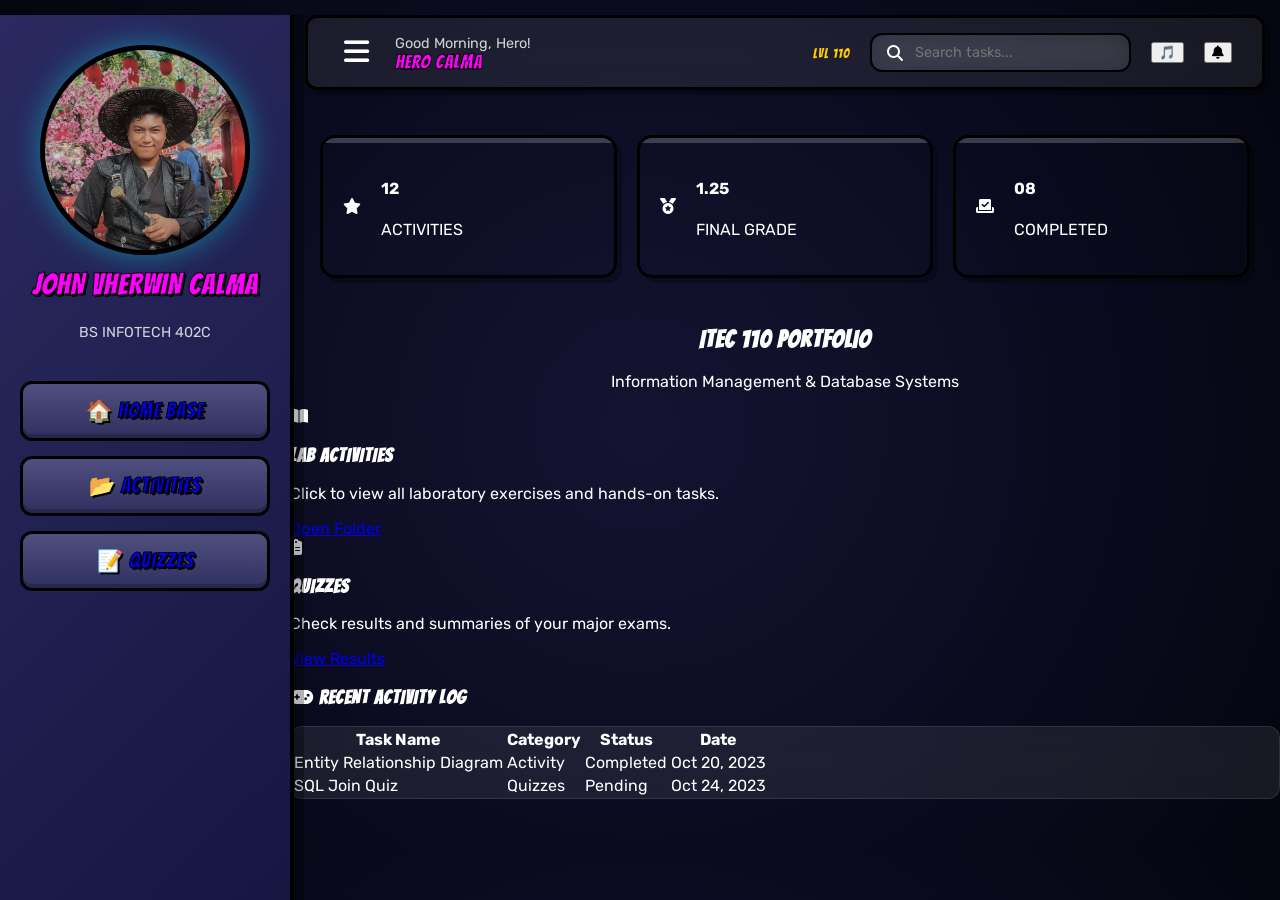
==== commit 936be93d: "Update index.html" ====
--- a/index.html
+++ b/index.html
@@ -1,153 +1,187 @@
 <!DOCTYPE html>
 <html lang="en">
 <head>
-    <meta charset="UTF-8">
-    <meta name="viewport" content="width=device-width, initial-scale=1.0">
-    <title>ITEC 110 Portfolio - Hero Dashboard</title>
-    <link rel="stylesheet" href="s.css">
-    
-    <link rel="preconnect" href="https://fonts.googleapis.com">
-    <link rel="preconnect" href="https://fonts.gstatic.com" crossorigin>
-    <link href="https://fonts.googleapis.com/css2?family=Bangers&family=Rubik:wght@400;500;700&display=swap" rel="stylesheet">
-    
-    <link href="https://cdnjs.cloudflare.com/ajax/libs/font-awesome/6.5.0/css/all.min.css" rel="stylesheet">
+    <meta charset="UTF-8">
+    <meta name="viewport" content="width=device-width, initial-scale=1.0">
+    <title>ITEC 110 Portfolio - Hero Dashboard</title>
+
+    <link rel="stylesheet" href="s.css">
+
+    <!-- Google Fonts -->
+    <link rel="preconnect" href="https://fonts.googleapis.com">
+    <link rel="preconnect" href="https://fonts.gstatic.com" crossorigin>
+    <link href="https://fonts.googleapis.com/css2?family=Bangers&family=Rubik:wght@400;500;700&display=swap" rel="stylesheet">
+
+    <!-- Font Awesome -->
+    <link href="https://cdnjs.cloudflare.com/ajax/libs/font-awesome/6.5.0/css/all.min.css" rel="stylesheet">
 </head>
+
 <body>
 
 <div class="sidebar" id="sidebar">
-    <div class="profile-container">
-        <img src="image.png" alt="Player Avatar" class="profile-img">
-    </div>
-    
-    <h2 class="title-font">JOHN VHERWIN CALMA</h2>
-    <h5 class="rubik-font">BS INFOTECH 402C</h5>
+    <div class="profile-container">
+        <img src="image.png" alt="Profile Image" class="profile-img">
+    </div>
 
-    <nav class="game-menu">
-        <a href="index.html" class="nav-item">🏠 HOME BASE</a>
-        <a href="activities.html" class="nav-item">📂 ACTIVITIES</a>
-        <a href="quizzes.html" class="nav-item">📝 QUIZZES</a>
-    </nav>
+    <h2 class="title-font">JOHN VHERWIN CALMA</h2>
+    <h5 class="rubik-font">BS INFOTECH 402C</h5>
+
+    <nav class="game-menu">
+        <a href="index.html" class="nav-item">🏠 HOME BASE</a>
+        <a href="activities.html" class="nav-item">📂 ACTIVITIES</a>
+        <a href="quizzes.html" class="nav-item">📝 QUIZZES</a>
+    </nav>
 </div>
 
 <div class="main" id="main">
 
-    <header class="topbar glass">
-        <div class="topbar-left">
-            <button class="toggle-btn" onclick="toggleSidebar()">
-                <i class="fa-solid fa-bars"></i>
-            </button>
-            <div class="greeting">
-                <span class="rubik-font" id="day-greet">Welcome,</span>
-                <h3 class="title-font">HERO CALMA</h3>
-            </div>
-        </div>
+    <header class="topbar glass">
+        <div class="topbar-left">
+            <button class="toggle-btn" onclick="toggleSidebar()">
+                <i class="fa-solid fa-bars"></i>
+            </button>
 
-        <div class="topbar-right">
-            <div class="level-container">
-                <span class="title-font" style="font-size: 0.8rem; color: var(--gold);">LVL 110</span>
-                <div class="exp-bar-bg">
-                    <div class="exp-bar-fill" style="width: 75%;"></div>
-                </div>
-            </div>
+            <div class="greeting">
+                <span class="rubik-font" id="day-greet">Welcome,</span>
+                <h3 class="title-font">HERO CALMA</h3>
+            </div>
+        </div>
 
-            <div class="search-box glass">
-                <i class="fa-solid fa-magnifying-glass"></i>
-                <input id="search" class="rubik-font" placeholder="Search tasks...">
-            </div>
-            <button class="music-btn pulse-anim">🎵</button>
-            <button class="notif-btn shake-anim"><i class="fa-solid fa-bell"></i></button>
-        </div>
-    </header>
+        <div class="topbar-right">
+            <div class="level-container">
+                <span class="title-font" style="font-size: 0.8rem; color: var(--gold);">LVL 110</span>
+                <div class="exp-bar-bg">
+                    <div class="exp-bar-fill" style="width: 75%;"></div>
+                </div>
+            </div>
 
-    <section class="stats-row">
-        <div class="stat-card trophy-pink">
-            <i class="fa-solid fa-star"></i>
-            <div><h4>12</h4><p>ACTIVITIES</p></div>
-        </div>
-        <div class="stat-card trophy-cyan">
-            <i class="fa-solid fa-medal"></i>
-            <div><h4>1.25</h4><p>FINAL GRADE</p></div>
-        </div>
-        <div class="stat-card trophy-gold">
-            <i class="fa-solid fa-check-to-slot"></i>
-            <div><h4>08</h4><p>COMPLETED</p></div>
-        </div>
-    </section>
+            <div class="search-box glass">
+                <i class="fa-solid fa-magnifying-glass"></i>
+                <input type="text" id="search" class="rubik-font" placeholder="Search tasks...">
+            </div>
 
-    <section class="hero text-center">
-        <h1 class="title-font big-title">ITEC 110 Portfolio</h1>
-        <p class="rubik-font subtitle">Information Management & Database Systems</p>
-    </section>
+            <button class="music-btn pulse-anim">🎵</button>
+            <button class="notif-btn shake-anim">
+                <i class="fa-solid fa-bell"></i>
+            </button>
+        </div>
+    </header>
 
-    <section class="grid">
-        <div class="game-card">
-            <div class="card-icon cyan-icon"><i class="fa-solid fa-book-open"></i></div>
-            <h3 class="title-font">LAB ACTIVITIES</h3>
-            <p class="rubik-font">Click to view all laboratory exercises and hands-on tasks.</p>
-            <a href="activities.html" class="game-button magenta-btn rubik-font">Open Folder</a>
-        </div>
+    <section class="stats-row">
+        <div class="stat-card trophy-pink">
+            <i class="fa-solid fa-star"></i>
+            <div>
+                <h4>12</h4>
+                <p>ACTIVITIES</p>
+            </div>
+        </div>
 
-        <div class="game-card">
-            <div class="card-icon magenta-icon"><i class="fa-solid fa-clipboard-list"></i></div>
-            <h3 class="title-font">QUIZZES</h3>
-            <p class="rubik-font">Check results and summaries of your major exams.</p>
-            <a href="quizzes.html" class="game-button cyan-btn rubik-font">View Results</a>
-        </div>
-    </section>
+        <div class="stat-card trophy-cyan">
+            <i class="fa-solid fa-medal"></i>
+            <div>
+                <h4>1.25</h4>
+                <p>FINAL GRADE</p>
+            </div>
+        </div>
 
-    <section class="recent-activity recent-activity-panel">
-        <h3 class="title-font"><i class="fa-solid fa-gamepad"></i> Recent Activity Log</h3>
-        <div class="table-container glass">
-            <table class="rubik-font">
-                <thead>
-                    <tr>
-                        <th>Task Name</th>
-                        <th>Category</th>
-                        <th>Status</th>
-                        <th>Date</th>
-                    </tr>
-                </thead>
-                <tbody>
-                    <tr>
-                        <td>Entity Relationship Diagram</td>
-                        <td>Activity</td>
-                        <td><span class="status-badge complete">Completed</span></td>
-                        <td>Oct 20, 2023</td>
-                    </tr>
-                    <tr>
-                        <td>SQL Join Quiz</td>
-                        <td>Quizzes</td>
-                        <td><span class="status-badge pending">Pending</span></td>
-                        <td>Oct 24, 2023</td>
-                    </tr>
-                </tbody>
-            </table>
-        </div>
-    </section>
+        <div class="stat-card trophy-gold">
+            <i class="fa-solid fa-check-to-slot"></i>
+            <div>
+                <h4>08</h4>
+                <p>COMPLETED</p>
+            </div>
+        </div>
+    </section>
 
-    <div class="game-scene">
-        <div class="pixel-ground"></div>
-    </div>
+    <section class="hero text-center">
+        <h1 class="title-font big-title">ITEC 110 Portfolio</h1>
+        <p class="rubik-font subtitle">Information Management & Database Systems</p>
+    </section>
+
+    <section class="grid">
+        <div class="game-card">
+            <div class="card-icon cyan-icon">
+                <i class="fa-solid fa-book-open"></i>
+            </div>
+            <h3 class="title-font">LAB ACTIVITIES</h3>
+            <p class="rubik-font">Click to view all laboratory exercises and hands-on tasks.</p>
+            <a href="activities.html" class="game-button magenta-btn rubik-font">Open Folder</a>
+        </div>
+
+        <div class="game-card">
+            <div class="card-icon magenta-icon">
+                <i class="fa-solid fa-clipboard-list"></i>
+            </div>
+            <h3 class="title-font">QUIZZES</h3>
+            <p class="rubik-font">Check results and summaries of your major exams.</p>
+            <a href="quizzes.html" class="game-button cyan-btn rubik-font">View Results</a>
+        </div>
+    </section>
+
+    <section class="recent-activity recent-activity-panel">
+        <h3 class="title-font">
+            <i class="fa-solid fa-gamepad"></i> Recent Activity Log
+        </h3>
+
+        <div class="table-container glass">
+            <table class="rubik-font">
+                <thead>
+                    <tr>
+                        <th>Task Name</th>
+                        <th>Category</th>
+                        <th>Status</th>
+                        <th>Date</th>
+                    </tr>
+                </thead>
+                <tbody>
+                    <tr>
+                        <td>Entity Relationship Diagram</td>
+                        <td>Activity</td>
+                        <td><span class="status-badge complete">Completed</span></td>
+                        <td>Oct 20, 2023</td>
+                    </tr>
+                    <tr>
+                        <td>SQL Join Quiz</td>
+                        <td>Quizzes</td>
+                        <td><span class="status-badge pending">Pending</span></td>
+                        <td>Oct 24, 2023</td>
+                    </tr>
+                </tbody>
+            </table>
+        </div>
+    </section>
+
+    <div class="game-scene">
+        <div class="pixel-ground"></div>
+    </div>
 
 </div>
 
-<script src="script.js"></script>
+<!-- External JS -->
+<script src="script.js" defer></script>
+
+<!-- Inline JS -->
 <script>
-    function updateGreeting() {
-        const hour = new Date().getHours();
-        const greet = document.getElementById('day-greet');
-        if (hour < 12) greet.innerText = "Good Morning, Hero!";
-        else if (hour < 18) greet.innerText = "Good Afternoon, Hero!";
-        else greet.innerText = "Good Evening, Hero!";
-    }
-    updateGreeting();
+function updateGreeting() {
+    const hour = new Date().getHours();
+    const greet = document.getElementById('day-greet');
 
-    function toggleSidebar() {
-        const sidebar = document.getElementById('sidebar');
-        const main = document.getElementById('main');
-        sidebar.classList.toggle('collapsed');
-        main.classList.toggle('expanded');
-    }
+    if (hour < 12) {
+        greet.innerText = "Good Morning, Hero!";
+    } else if (hour < 18) {
+        greet.innerText = "Good Afternoon, Hero!";
+    } else {
+        greet.innerText = "Good Evening, Hero!";
+    }
+}
+
+function toggleSidebar() {
+    document.getElementById('sidebar').classList.toggle('collapsed');
+    document.getElementById('main').classList.toggle('expanded');
+}
+
+updateGreeting();
 </script>
+
 </body>
 </html>
--- a/s.css
+++ b/s.css
@@ -14,7 +14,6 @@
   padding: 0;
   font-family: 'Rubik', sans-serif;
   color: var(--text-primary);
-  /* Retro Arcade background animation */
   background: radial-gradient(circle, rgba(20,20,50,1) 0%, rgba(10,10,30,1) 60%, rgba(5,5,15,1) 100%);
   overflow-x: hidden;
 }
@@ -31,7 +30,7 @@
   border-radius: 12px;
 }
 
-/* --- SIDEBAR (Comic Menu Style) --- */
+/* --- SIDEBAR --- */
 .sidebar {
   position: fixed;
   width: 250px;
@@ -45,8 +44,8 @@
 }
 
 .profile-container {
-  width: 120px;
-  height: 120px;
+  width: 200px;
+  height: 200px;
   margin: 0 auto 15px auto;
   border-radius: 50%;
   border: 5px solid #000;
@@ -63,7 +62,7 @@
 .sidebar h2 { color: var(--magenta); font-size: 1.8rem; margin: 10px 0 5px 0; -webkit-text-stroke: 1px #000; text-shadow: 2px 2px 0 #000; }
 .sidebar h5 { color: var(--text-primary); opacity: 0.8; font-size: 0.9rem; margin-bottom: 40px; }
 
-/* GAME TABS */
+/* GAME MENU */
 .game-menu {
   display: flex;
   flex-direction: column;
@@ -79,13 +78,11 @@
   font-family: 'Bangers', sans-serif;
   font-size: 1.3rem;
   letter-spacing: 1px;
-  /* Multi-border effect */
   border: 3px solid #000;
   border-radius: 12px;
   transition: all 0.2s ease;
   -webkit-text-stroke: 1px #000;
   text-shadow: 2px 2px 0 #000;
-  /* Comic color cycle on hover */
   background: linear-gradient(180deg, #505080 0%, #303060 100%);
   box-shadow: inset 0 -4px 0 rgba(0,0,0,0.2);
 }
@@ -151,7 +148,7 @@
   font-size: 0.9rem;
 }
 
-/* --- STATS ROW (Level Up Icons) --- */
+/* --- STATS ROW --- */
 .stats-row {
   display: flex;
   gap: 20px;
@@ -181,133 +178,26 @@
   background: rgba(255,255,255,0.2);
 }
 
-.stat-card i { font-size: 2rem; color: #000; text-shadow: 0 0 10px rgba(255,255,255,0.5); }
-.stat-card h4 { margin: 0; font-size: 1.8rem; -webkit-text-stroke: 1px #000; color: #fff; }
-.stat-card p { margin: 0; font-size: 0.8rem; font-weight: bold; opacity: 0.9; text-transform: uppercase; color: #fff; }
-
-.trophy-pink { background: linear-gradient(135deg, var(--magenta) 0%, var(--magenta-dark) 100%); }
-.trophy-cyan { background: linear-gradient(135deg, var(--cyan) 0%, var(--cyan-dark) 100%); }
-.trophy-gold { background: linear-gradient(135deg, var(--gold) 0%, var(--gold-dark) 100%); }
-
-/* --- HERO --- */
-.hero { padding: 80px 20px; text-align: center; }
-.big-title {
-  font-size: 4rem;
-  color: var(--cyan);
-  -webkit-text-stroke: 2px #000;
-  text-shadow: 5px 5px 0 #000, 10px 10px 0 rgba(255, 0, 255, 0.3);
-  margin: 0;
-}
-.subtitle { font-size: 1.1rem; margin: 10px 0; opacity: 0.9; font-weight: bold; }
-
-/* --- GRID CARDS --- */
-.grid {
-  display: grid;
-  grid-template-columns: repeat(auto-fit, minmax(280px, 1fr));
-  gap: 30px;
-  padding: 30px;
-}
-
-.game-card {
-  background: rgba(30, 30, 70, 0.9);
-  padding: 40px 30px;
-  border-radius: 20px;
-  border: 4px solid #000;
-  transition: all 0.3s ease;
-  box-shadow: 8px 8px 0 rgba(0,0,0,0.3);
-  text-align: center;
-}
-
-.game-card:hover {
-  transform: scale(1.05);
-  border-color: var(--magenta);
-}
-
-.card-icon {
-  font-size: 3.5rem;
-  margin-bottom: 20px;
-  display: inline-block;
-  color: #fff;
-  text-shadow: 0 0 20px currentColor;
-}
-
-.game-card h3 { color: var(--text-primary); font-size: 1.8rem; margin: 0; -webkit-text-stroke: 1px #000; text-shadow: 3px 3px 0 #000; }
-.game-card p { font-size: 1rem; opacity: 0.9; margin: 15px 0 30px 0; }
-
-/* RECTANGLE GAME BUTTONS */
-.game-button {
-  display: inline-block;
-  padding: 15px 30px;
-  text-decoration: none;
-  font-weight: bold;
-  text-transform: uppercase;
-  border-radius: 12px;
-  border: 3px solid #000;
-  transition: all 0.2s ease;
-  position: relative;
-  box-shadow: inset 0 -4px 0 rgba(0,0,0,0.2), 3px 3px 0 rgba(0,0,0,0.3);
-  cursor: pointer;
+/* --- MODAL --- */
+.game-modal {
+  display: none;
+  position: fixed;
+  z-index: 9999;
+  left: 0;
+  top: 0;
   width: 100%;
-}
-
-.game-button:hover { transform: translateY(-3px); }
-.game-button:active { transform: translateY(1px); box-shadow: inset 0 -2px 0 rgba(0,0,0,0.2); }
-
-.magenta-btn { background: linear-gradient(180deg, var(--magenta) 0%, var(--magenta-dark) 100%); color: #fff; }
-.magenta-btn:hover { box-shadow: inset 0 -4px 0 rgba(0,0,0,0.2), 0 5px 20px rgba(255, 0, 255, 0.5); }
-
-.cyan-btn { background: linear-gradient(180deg, var(--cyan) 0%, var(--cyan-dark) 100%); color: #fff; }
-.cyan-btn:hover { box-shadow: inset 0 -4px 0 rgba(0,0,0,0.2), 0 5px 20px rgba(0, 255, 255, 0.5); }
-
-/* --- RECENT ACTIVITY --- */
-.recent-activity-panel {
-  padding: 30px;
-}
-
-.recent-activity h3 {
-  color: var(--gold);
-  font-size: 1.6rem;
-  margin: 0;
-  -webkit-text-stroke: 1px #000;
-  text-shadow: 3px 3px 0 #000;
-}
-
-.table-container {
-  padding: 20px;
-  border: 3px solid #000 !important;
-  margin-top: 15px;
-}
-
-table {
-  width: 100%;
-  border-collapse: collapse;
-}
-
-th { text-align: left; font-size: 0.8rem; font-weight: bold; color: var(--cyan); text-transform: uppercase; padding-bottom: 10px; }
-td { padding: 15px 0; border-top: 1px solid rgba(255, 255, 255, 0.1); font-size: 0.95rem; }
-
-.status-badge {
-  display: inline-block;
-  padding: 5px 12px;
-  border-radius: 8px;
-  font-size: 0.75rem;
-  font-weight: bold;
-  text-transform: uppercase;
-  border: 2px solid #000;
-  color: #fff;
-  text-shadow: 1px 1px 0 #000;
-}
-
-.status-badge.complete { background: linear-gradient(180deg, var(--gold) 0%, var(--gold-dark) 100%); }
-.status-badge.pending { background: linear-gradient(180deg, var(--magenta) 0%, var(--magenta-dark) 100%); }
-
-/* --- ICON ANIMATIONS --- */
-.pulse-anim { animation: pulse 1.5s infinite ease-in-out; }
-.shake-anim { animation: shake 1s infinite ease-in-out; }
-
-@keyframes pulse { 0%, 100% { transform: scale(1); } 50% { transform: scale(1.1); } }
-@keyframes shake { 0%, 100% { transform: rotate(0deg); } 25% { transform: rotate(-10deg); } 75% { transform: rotate(10deg); } }
-
-/* --- SIDEBAR RESPONSIVE TOGGLE --- */
-.sidebar.collapsed { margin-left: -250px; }
-.main.expanded { margin-left: 0; }
+  height: 100%;
+  background-color: rgba(0, 0, 0, 0.85);
+  backdrop-filter: blur(8px);
+  justify-content: center;
+  align-items: center;
+}
+
+/* --- SIDEBAR FIX --- */
+.sidebar.collapsed {
+  transform: translateX(-250px);
+}
+
+.main.expanded {
+  margin-left: 0;
+}
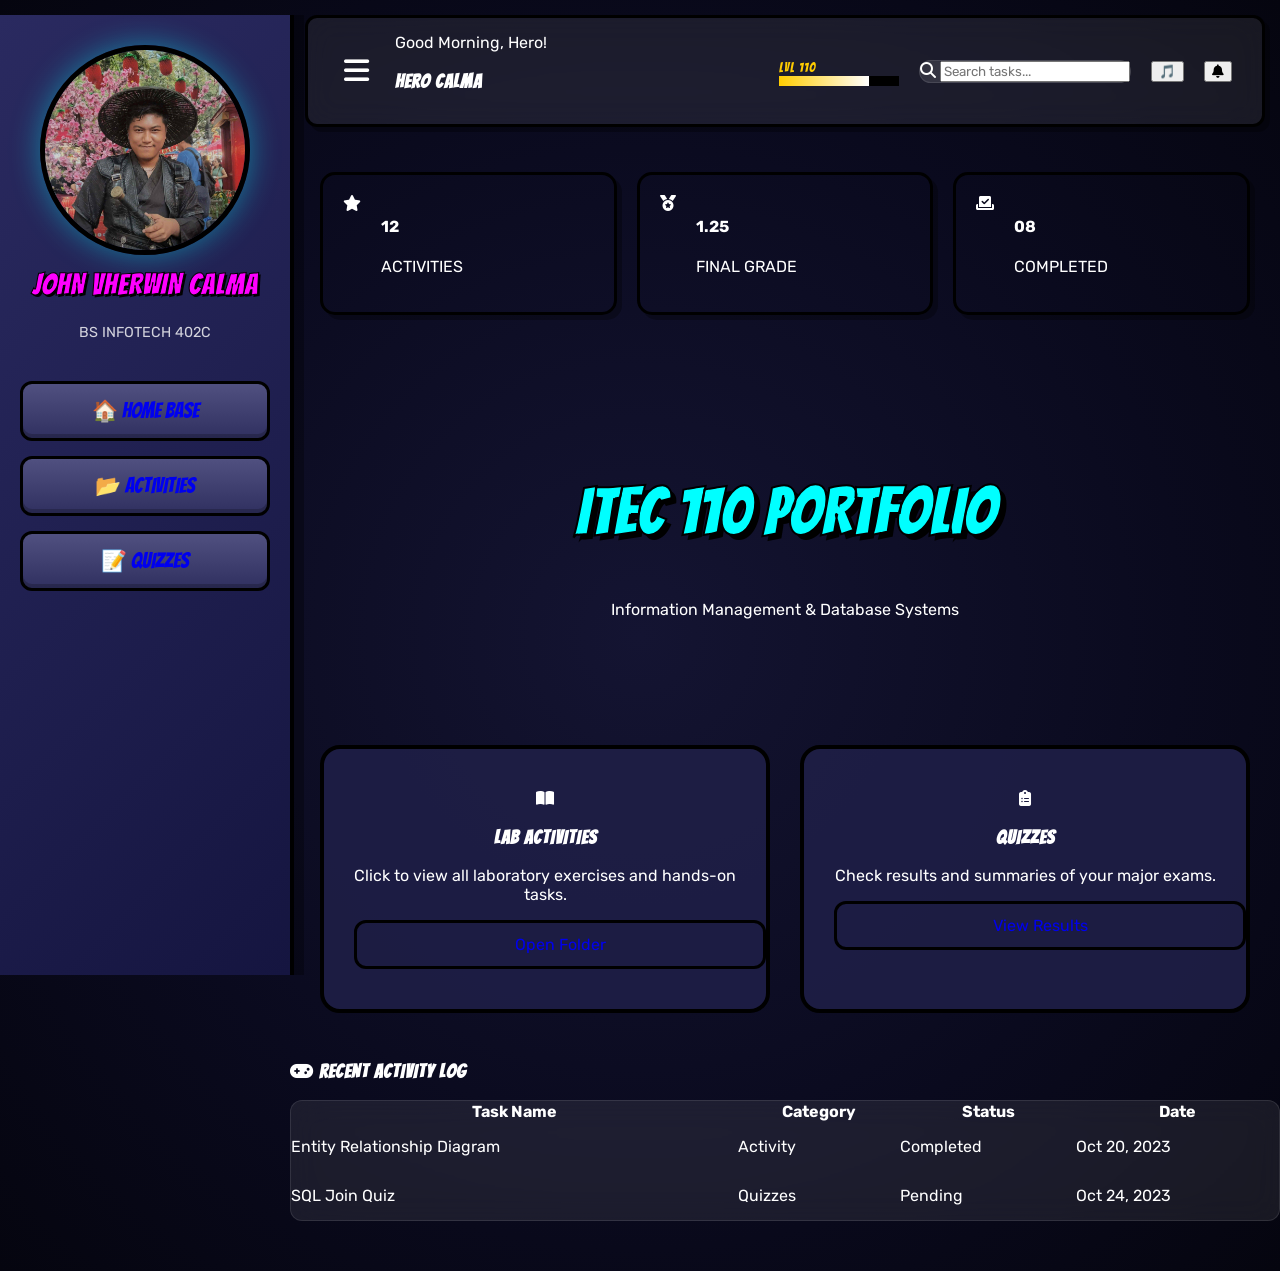
==== commit 07c9bf6e: "Update index.html" ====
--- a/index.html
+++ b/index.html
@@ -5,22 +5,24 @@
     <meta name="viewport" content="width=device-width, initial-scale=1.0">
     <title>ITEC 110 Portfolio - Hero Dashboard</title>
 
+    <!-- CSS -->
     <link rel="stylesheet" href="s.css">
 
-    <!-- Google Fonts -->
+    <!-- FONTS -->
     <link rel="preconnect" href="https://fonts.googleapis.com">
     <link rel="preconnect" href="https://fonts.gstatic.com" crossorigin>
     <link href="https://fonts.googleapis.com/css2?family=Bangers&family=Rubik:wght@400;500;700&display=swap" rel="stylesheet">
 
-    <!-- Font Awesome -->
+    <!-- ICONS -->
     <link href="https://cdnjs.cloudflare.com/ajax/libs/font-awesome/6.5.0/css/all.min.css" rel="stylesheet">
 </head>
 
 <body>
 
+<!-- SIDEBAR -->
 <div class="sidebar" id="sidebar">
     <div class="profile-container">
-        <img src="image.png" alt="Profile Image" class="profile-img">
+        <img src="image.png" alt="Player Avatar" class="profile-img">
     </div>
 
     <h2 class="title-font">JOHN VHERWIN CALMA</h2>
@@ -33,8 +35,10 @@
     </nav>
 </div>
 
+<!-- MAIN CONTENT -->
 <div class="main" id="main">
 
+    <!-- TOPBAR -->
     <header class="topbar glass">
         <div class="topbar-left">
             <button class="toggle-btn" onclick="toggleSidebar()">
@@ -48,6 +52,8 @@
         </div>
 
         <div class="topbar-right">
+
+            <!-- LEVEL -->
             <div class="level-container">
                 <span class="title-font" style="font-size: 0.8rem; color: var(--gold);">LVL 110</span>
                 <div class="exp-bar-bg">
@@ -55,11 +61,13 @@
                 </div>
             </div>
 
+            <!-- SEARCH -->
             <div class="search-box glass">
                 <i class="fa-solid fa-magnifying-glass"></i>
-                <input type="text" id="search" class="rubik-font" placeholder="Search tasks...">
-            </div>
-
+                <input id="search" class="rubik-font" placeholder="Search tasks...">
+            </div>
+
+            <!-- BUTTONS -->
             <button class="music-btn pulse-anim">🎵</button>
             <button class="notif-btn shake-anim">
                 <i class="fa-solid fa-bell"></i>
@@ -67,6 +75,7 @@
         </div>
     </header>
 
+    <!-- STATS -->
     <section class="stats-row">
         <div class="stat-card trophy-pink">
             <i class="fa-solid fa-star"></i>
@@ -93,19 +102,25 @@
         </div>
     </section>
 
+    <!-- HERO -->
     <section class="hero text-center">
         <h1 class="title-font big-title">ITEC 110 Portfolio</h1>
         <p class="rubik-font subtitle">Information Management & Database Systems</p>
     </section>
 
+    <!-- CARDS -->
     <section class="grid">
         <div class="game-card">
             <div class="card-icon cyan-icon">
                 <i class="fa-solid fa-book-open"></i>
             </div>
             <h3 class="title-font">LAB ACTIVITIES</h3>
-            <p class="rubik-font">Click to view all laboratory exercises and hands-on tasks.</p>
-            <a href="activities.html" class="game-button magenta-btn rubik-font">Open Folder</a>
+            <p class="rubik-font">
+                Click to view all laboratory exercises and hands-on tasks.
+            </p>
+            <a href="activities.html" class="game-button magenta-btn rubik-font">
+                Open Folder
+            </a>
         </div>
 
         <div class="game-card">
@@ -113,11 +128,16 @@
                 <i class="fa-solid fa-clipboard-list"></i>
             </div>
             <h3 class="title-font">QUIZZES</h3>
-            <p class="rubik-font">Check results and summaries of your major exams.</p>
-            <a href="quizzes.html" class="game-button cyan-btn rubik-font">View Results</a>
-        </div>
-    </section>
-
+            <p class="rubik-font">
+                Check results and summaries of your major exams.
+            </p>
+            <a href="quizzes.html" class="game-button cyan-btn rubik-font">
+                View Results
+            </a>
+        </div>
+    </section>
+
+    <!-- RECENT ACTIVITY -->
     <section class="recent-activity recent-activity-panel">
         <h3 class="title-font">
             <i class="fa-solid fa-gamepad"></i> Recent Activity Log
@@ -133,17 +153,23 @@
                         <th>Date</th>
                     </tr>
                 </thead>
+
                 <tbody>
                     <tr>
                         <td>Entity Relationship Diagram</td>
                         <td>Activity</td>
-                        <td><span class="status-badge complete">Completed</span></td>
+                        <td>
+                            <span class="status-badge complete">Completed</span>
+                        </td>
                         <td>Oct 20, 2023</td>
                     </tr>
+
                     <tr>
                         <td>SQL Join Quiz</td>
                         <td>Quizzes</td>
-                        <td><span class="status-badge pending">Pending</span></td>
+                        <td>
+                            <span class="status-badge pending">Pending</span>
+                        </td>
                         <td>Oct 24, 2023</td>
                     </tr>
                 </tbody>
@@ -151,36 +177,31 @@
         </div>
     </section>
 
+    <!-- DECOR -->
     <div class="game-scene">
         <div class="pixel-ground"></div>
     </div>
 
 </div>
 
-<!-- External JS -->
-<script src="script.js" defer></script>
-
-<!-- Inline JS -->
+<!-- SCRIPTS -->
+<script src="script.js"></script>
 <script>
 function updateGreeting() {
     const hour = new Date().getHours();
     const greet = document.getElementById('day-greet');
 
-    if (hour < 12) {
-        greet.innerText = "Good Morning, Hero!";
-    } else if (hour < 18) {
-        greet.innerText = "Good Afternoon, Hero!";
-    } else {
-        greet.innerText = "Good Evening, Hero!";
-    }
+    if (hour < 12) greet.innerText = "Good Morning, Hero!";
+    else if (hour < 18) greet.innerText = "Good Afternoon, Hero!";
+    else greet.innerText = "Good Evening, Hero!";
 }
+
+updateGreeting();
 
 function toggleSidebar() {
     document.getElementById('sidebar').classList.toggle('collapsed');
     document.getElementById('main').classList.toggle('expanded');
 }
-
-updateGreeting();
 </script>
 
 </body>
--- a/s.css
+++ b/s.css
@@ -22,7 +22,7 @@
 .rubik-font { font-family: 'Rubik', sans-serif; font-weight: 400; }
 .text-center { text-align: center; }
 
-/* --- GLASSMORPHISM --- */
+/* --- GLASS --- */
 .glass {
   background: rgba(255, 255, 255, 0.08);
   backdrop-filter: blur(15px);
@@ -41,6 +41,11 @@
   border-right: 4px solid #000;
   box-shadow: 10px 0 0 rgba(0,0,0,0.3);
   z-index: 2000;
+  transition: transform 0.3s;
+}
+
+.sidebar.collapsed {
+  transform: translateX(-250px);
 }
 
 .profile-container {
@@ -59,10 +64,21 @@
   object-fit: cover;
 }
 
-.sidebar h2 { color: var(--magenta); font-size: 1.8rem; margin: 10px 0 5px 0; -webkit-text-stroke: 1px #000; text-shadow: 2px 2px 0 #000; }
-.sidebar h5 { color: var(--text-primary); opacity: 0.8; font-size: 0.9rem; margin-bottom: 40px; }
-
-/* GAME MENU */
+.sidebar h2 {
+  color: var(--magenta);
+  font-size: 1.8rem;
+  margin: 10px 0 5px 0;
+  -webkit-text-stroke: 1px #000;
+  text-shadow: 2px 2px 0 #000;
+}
+
+.sidebar h5 {
+  opacity: 0.8;
+  font-size: 0.9rem;
+  margin-bottom: 40px;
+}
+
+/* --- NAV --- */
 .game-menu {
   display: flex;
   flex-direction: column;
@@ -77,12 +93,9 @@
   text-decoration: none;
   font-family: 'Bangers', sans-serif;
   font-size: 1.3rem;
-  letter-spacing: 1px;
   border: 3px solid #000;
   border-radius: 12px;
   transition: all 0.2s ease;
-  -webkit-text-stroke: 1px #000;
-  text-shadow: 2px 2px 0 #000;
   background: linear-gradient(180deg, #505080 0%, #303060 100%);
   box-shadow: inset 0 -4px 0 rgba(0,0,0,0.2);
 }
@@ -90,8 +103,7 @@
 .nav-item:hover {
   transform: translateY(-5px);
   color: var(--cyan);
-  background: linear-gradient(180deg, var(--magenta) 0%, var(--magenta-dark) 100%);
-  box-shadow: 0 5px 15px rgba(255, 0, 255, 0.4);
+  background: linear-gradient(180deg, var(--magenta), var(--magenta-dark));
 }
 
 /* --- MAIN --- */
@@ -101,7 +113,11 @@
   padding-bottom: 50px;
 }
 
-/* TOPBAR */
+.main.expanded {
+  margin-left: 0;
+}
+
+/* --- TOPBAR --- */
 .topbar {
   display: flex;
   justify-content: space-between;
@@ -111,11 +127,12 @@
   top: 15px;
   margin: 15px;
   z-index: 1000;
-  border: 3px solid #000 !important;
+  border: 3px solid #000;
   box-shadow: 5px 5px 0 rgba(0,0,0,0.3);
 }
 
-.topbar-left, .topbar-right {
+.topbar-left,
+.topbar-right {
   display: flex;
   align-items: center;
   gap: 20px;
@@ -123,32 +140,13 @@
 
 .toggle-btn {
   background: transparent;
-  color: white;
   border: none;
   font-size: 1.8rem;
+  color: white;
   cursor: pointer;
 }
 
-.greeting span { font-size: 0.9rem; opacity: 0.8; }
-.greeting h3 { color: var(--magenta); -webkit-text-stroke: 1px #000; margin: 0; }
-
-.search-box {
-  display: flex;
-  align-items: center;
-  padding: 8px 15px;
-  gap: 10px;
-  border: 2px solid #000 !important;
-}
-
-#search {
-  background: none;
-  border: none;
-  color: white;
-  outline: none;
-  font-size: 0.9rem;
-}
-
-/* --- STATS ROW --- */
+/* --- STATS --- */
 .stats-row {
   display: flex;
   gap: 20px;
@@ -160,22 +158,64 @@
   padding: 20px;
   border-radius: 15px;
   display: flex;
-  align-items: center;
   gap: 20px;
   flex: 1;
   min-width: 200px;
   border: 3px solid #000;
   box-shadow: 5px 5px 0 rgba(0,0,0,0.3);
-  position: relative;
-  overflow: hidden;
-}
-
-.stat-card:before {
-  content: '';
-  position: absolute;
-  top: 0; left: 0;
-  width: 100%; height: 5px;
-  background: rgba(255,255,255,0.2);
+}
+
+/* --- HERO --- */
+.hero { padding: 80px 20px; }
+
+.big-title {
+  font-size: 4rem;
+  color: var(--cyan);
+  -webkit-text-stroke: 2px #000;
+  text-shadow: 5px 5px 0 #000;
+}
+
+/* --- GRID --- */
+.grid {
+  display: grid;
+  grid-template-columns: repeat(auto-fit, minmax(280px, 1fr));
+  gap: 30px;
+  padding: 30px;
+}
+
+.game-card {
+  background: rgba(30, 30, 70, 0.9);
+  padding: 40px 30px;
+  border-radius: 20px;
+  border: 4px solid #000;
+  transition: all 0.3s ease;
+  text-align: center;
+}
+
+.game-card:hover {
+  transform: scale(1.05);
+  border-color: var(--magenta);
+}
+
+/* --- BUTTON --- */
+.game-button {
+  display: inline-block;
+  padding: 12px;
+  border-radius: 12px;
+  border: 3px solid #000;
+  width: 100%;
+  text-decoration: none;
+  cursor: pointer;
+}
+
+/* --- TABLE --- */
+table {
+  width: 100%;
+  border-collapse: collapse;
+}
+
+td {
+  padding: 15px 0;
 }
 
 /* --- MODAL --- */
@@ -183,21 +223,37 @@
   display: none;
   position: fixed;
   z-index: 9999;
-  left: 0;
-  top: 0;
-  width: 100%;
-  height: 100%;
-  background-color: rgba(0, 0, 0, 0.85);
+  width: 100%;
+  height: 100%;
+  background-color: rgba(0,0,0,0.85);
   backdrop-filter: blur(8px);
   justify-content: center;
   align-items: center;
 }
 
-/* --- SIDEBAR FIX --- */
-.sidebar.collapsed {
-  transform: translateX(-250px);
-}
-
-.main.expanded {
-  margin-left: 0;
-}
+/* --- LEVEL BAR --- */
+.exp-bar-bg {
+  width: 120px;
+  height: 10px;
+  background: #000;
+}
+
+.exp-bar-fill {
+  height: 100%;
+  background: linear-gradient(90deg, var(--gold), #fff);
+}
+
+/* --- ANIMATIONS --- */
+.pulse-anim { animation: pulse 1.5s infinite ease-in-out; }
+.shake-anim { animation: shake 1s infinite ease-in-out; }
+
+@keyframes pulse {
+  0%, 100% { transform: scale(1); }
+  50% { transform: scale(1.1); }
+}
+
+@keyframes shake {
+  0%, 100% { transform: rotate(0deg); }
+  25% { transform: rotate(-10deg); }
+  75% { transform: rotate(10deg); }
+}
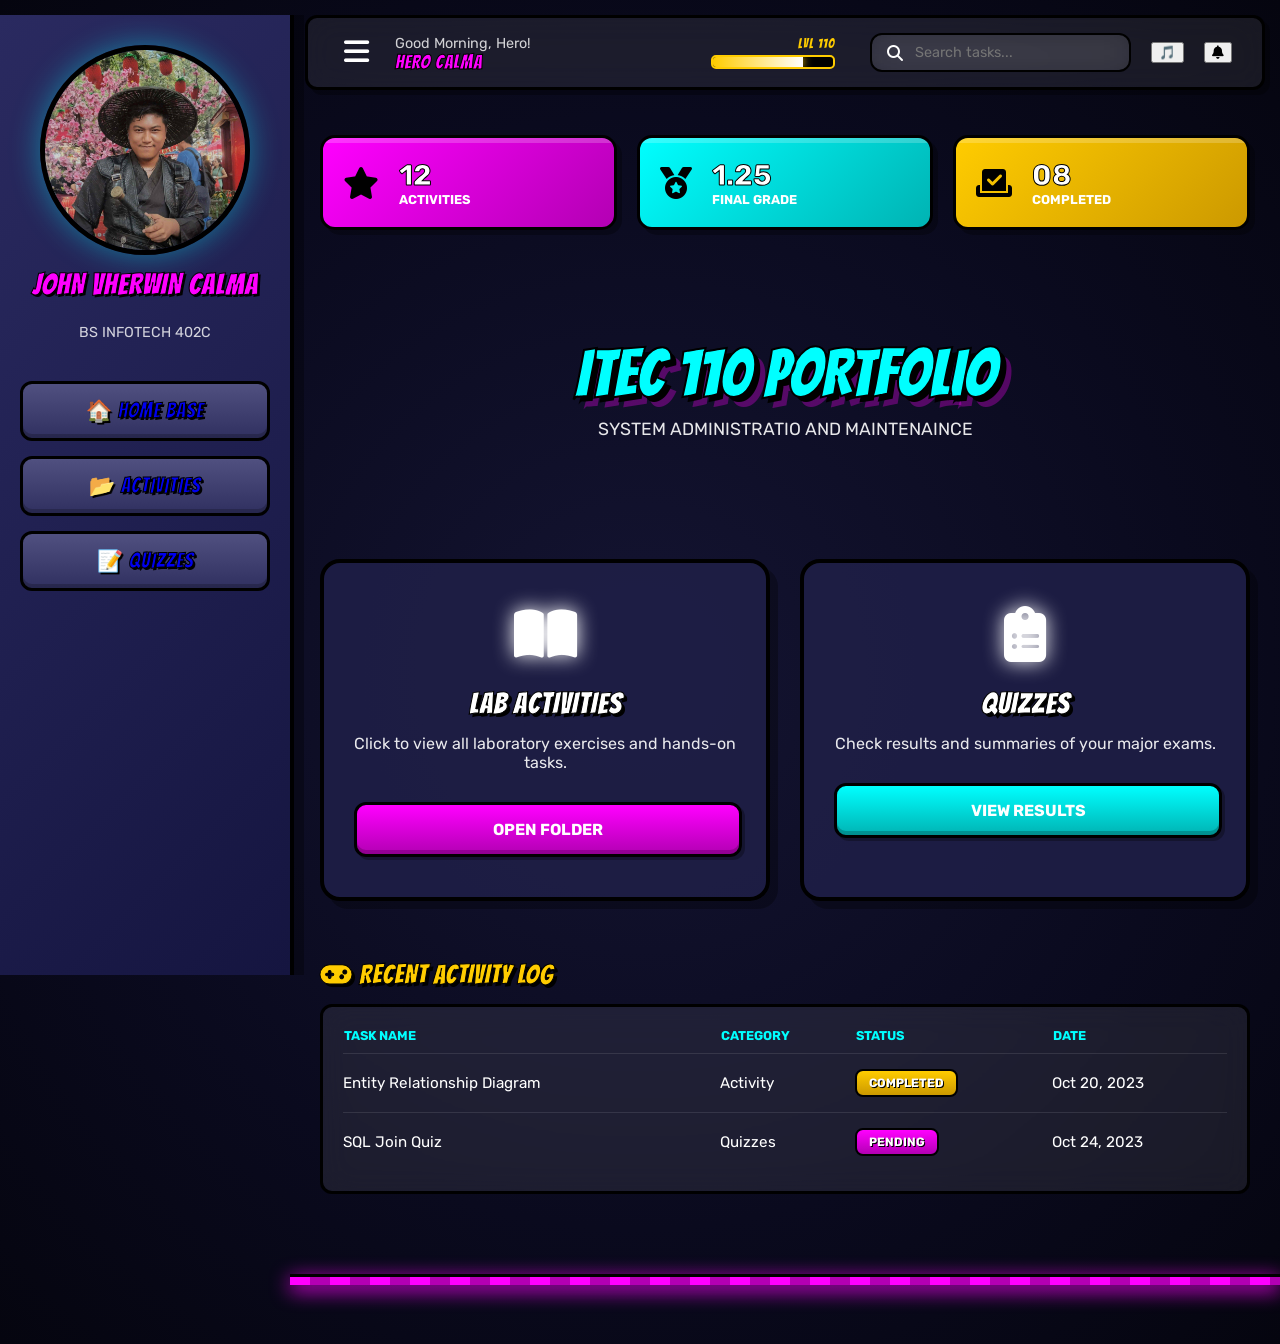
==== commit 9e66d8fc: "Update index.html" ====
--- a/index.html
+++ b/index.html
@@ -105,7 +105,7 @@
     <!-- HERO -->
     <section class="hero text-center">
         <h1 class="title-font big-title">ITEC 110 Portfolio</h1>
-        <p class="rubik-font subtitle">Information Management & Database Systems</p>
+        <p class="rubik-font subtitle">SYSTEM ADMINISTRATIO AND MAINTENAINCE</p>
     </section>
 
     <!-- CARDS -->
--- a/s.css
+++ b/s.css
@@ -18,11 +18,22 @@
   overflow-x: hidden;
 }
 
-.title-font { font-family: 'Bangers', sans-serif; text-transform: uppercase; letter-spacing: 1px; }
-.rubik-font { font-family: 'Rubik', sans-serif; font-weight: 400; }
-.text-center { text-align: center; }
-
-/* --- GLASS --- */
+.title-font {
+  font-family: 'Bangers', sans-serif;
+  text-transform: uppercase;
+  letter-spacing: 1px;
+}
+
+.rubik-font {
+  font-family: 'Rubik', sans-serif;
+  font-weight: 400;
+}
+
+.text-center {
+  text-align: center;
+}
+
+/* --- GLASSMORPHISM --- */
 .glass {
   background: rgba(255, 255, 255, 0.08);
   backdrop-filter: blur(15px);
@@ -30,7 +41,7 @@
   border-radius: 12px;
 }
 
-/* --- SIDEBAR --- */
+/* --- SIDEBAR (Comic Menu Style) --- */
 .sidebar {
   position: fixed;
   width: 250px;
@@ -41,11 +52,6 @@
   border-right: 4px solid #000;
   box-shadow: 10px 0 0 rgba(0,0,0,0.3);
   z-index: 2000;
-  transition: transform 0.3s;
-}
-
-.sidebar.collapsed {
-  transform: translateX(-250px);
 }
 
 .profile-container {
@@ -73,12 +79,13 @@
 }
 
 .sidebar h5 {
+  color: var(--text-primary);
   opacity: 0.8;
   font-size: 0.9rem;
   margin-bottom: 40px;
 }
 
-/* --- NAV --- */
+/* GAME TABS */
 .game-menu {
   display: flex;
   flex-direction: column;
@@ -93,9 +100,12 @@
   text-decoration: none;
   font-family: 'Bangers', sans-serif;
   font-size: 1.3rem;
+  letter-spacing: 1px;
   border: 3px solid #000;
   border-radius: 12px;
   transition: all 0.2s ease;
+  -webkit-text-stroke: 1px #000;
+  text-shadow: 2px 2px 0 #000;
   background: linear-gradient(180deg, #505080 0%, #303060 100%);
   box-shadow: inset 0 -4px 0 rgba(0,0,0,0.2);
 }
@@ -103,7 +113,8 @@
 .nav-item:hover {
   transform: translateY(-5px);
   color: var(--cyan);
-  background: linear-gradient(180deg, var(--magenta), var(--magenta-dark));
+  background: linear-gradient(180deg, var(--magenta) 0%, var(--magenta-dark) 100%);
+  box-shadow: 0 5px 15px rgba(255, 0, 255, 0.4);
 }
 
 /* --- MAIN --- */
@@ -113,11 +124,7 @@
   padding-bottom: 50px;
 }
 
-.main.expanded {
-  margin-left: 0;
-}
-
-/* --- TOPBAR --- */
+/* TOPBAR */
 .topbar {
   display: flex;
   justify-content: space-between;
@@ -127,7 +134,7 @@
   top: 15px;
   margin: 15px;
   z-index: 1000;
-  border: 3px solid #000;
+  border: 3px solid #000 !important;
   box-shadow: 5px 5px 0 rgba(0,0,0,0.3);
 }
 
@@ -140,13 +147,40 @@
 
 .toggle-btn {
   background: transparent;
+  color: white;
   border: none;
   font-size: 1.8rem;
+  cursor: pointer;
+}
+
+.greeting span {
+  font-size: 0.9rem;
+  opacity: 0.8;
+}
+
+.greeting h3 {
+  color: var(--magenta);
+  -webkit-text-stroke: 1px #000;
+  margin: 0;
+}
+
+.search-box {
+  display: flex;
+  align-items: center;
+  padding: 8px 15px;
+  gap: 10px;
+  border: 2px solid #000 !important;
+}
+
+#search {
+  background: none;
+  border: none;
   color: white;
-  cursor: pointer;
-}
-
-/* --- STATS --- */
+  outline: none;
+  font-size: 0.9rem;
+}
+
+/* --- STATS ROW --- */
 .stats-row {
   display: flex;
   gap: 20px;
@@ -158,24 +192,71 @@
   padding: 20px;
   border-radius: 15px;
   display: flex;
+  align-items: center;
   gap: 20px;
   flex: 1;
   min-width: 200px;
   border: 3px solid #000;
   box-shadow: 5px 5px 0 rgba(0,0,0,0.3);
-}
-
-/* --- HERO --- */
-.hero { padding: 80px 20px; }
+  position: relative;
+  overflow: hidden;
+}
+
+.stat-card:before {
+  content: '';
+  position: absolute;
+  top: 0;
+  left: 0;
+  width: 100%;
+  height: 5px;
+  background: rgba(255,255,255,0.2);
+}
+
+.stat-card i {
+  font-size: 2rem;
+  color: #000;
+}
+
+.stat-card h4 {
+  margin: 0;
+  font-size: 1.8rem;
+  -webkit-text-stroke: 1px #000;
+  color: #fff;
+}
+
+.stat-card p {
+  margin: 0;
+  font-size: 0.8rem;
+  font-weight: bold;
+  text-transform: uppercase;
+}
+
+/* COLORS */
+.trophy-pink { background: linear-gradient(135deg, var(--magenta), var(--magenta-dark)); }
+.trophy-cyan { background: linear-gradient(135deg, var(--cyan), var(--cyan-dark)); }
+.trophy-gold { background: linear-gradient(135deg, var(--gold), var(--gold-dark)); }
+
+/* HERO */
+.hero {
+  padding: 80px 20px;
+  text-align: center;
+}
 
 .big-title {
   font-size: 4rem;
   color: var(--cyan);
   -webkit-text-stroke: 2px #000;
-  text-shadow: 5px 5px 0 #000;
-}
-
-/* --- GRID --- */
+  text-shadow: 5px 5px 0 #000, 10px 10px 0 rgba(255,0,255,0.3);
+  margin: 0;
+}
+
+.subtitle {
+  font-size: 1.1rem;
+  margin: 10px 0;
+  opacity: 0.9;
+}
+
+/* GRID */
 .grid {
   display: grid;
   grid-template-columns: repeat(auto-fit, minmax(280px, 1fr));
@@ -188,7 +269,8 @@
   padding: 40px 30px;
   border-radius: 20px;
   border: 4px solid #000;
-  transition: all 0.3s ease;
+  transition: 0.3s ease;
+  box-shadow: 8px 8px 0 rgba(0,0,0,0.3);
   text-align: center;
 }
 
@@ -197,63 +279,215 @@
   border-color: var(--magenta);
 }
 
-/* --- BUTTON --- */
+.card-icon {
+    font-size: 3.5rem;
+    margin-bottom: 20px;
+    text-shadow: 0 0 20px currentColor;
+    display: inline-block;
+    text-shadow: 0 0 20px currentColor;
+    color: #fff;
+}
+
+.game-card h3 { color: var(--text-primary); font-size: 1.8rem; margin: 0; -webkit-text-stroke: 1px #000; text-shadow: 3px 3px 0 #000; }
+.game-card p { font-size: 1rem; opacity: 0.9; margin: 15px 0 30px 0; }
+
+/* BUTTON */
 .game-button {
-  display: inline-block;
-  padding: 12px;
+  display: flex;
+  align-items: center;
+  justify-content: center;
+  width: 100%;
+  padding: 15px 0 15px;
+  text-decoration: none;
+  font-weight: bold;
+  text-transform: uppercase;
   border-radius: 12px;
   border: 3px solid #000;
-  width: 100%;
-  text-decoration: none;
+  transition: all 0.2s ease;
+  box-shadow: inset 0 -4px 0 rgba(0,0,0,0.2), 3px 3px 0 rgba(0,0,0,0.3);
   cursor: pointer;
 }
 
-/* --- TABLE --- */
+
+.game-button:hover { transform: translateY(-3px); }
+.game-button:active { transform: translateY(1px); box-shadow: inset 0 -2px 0 rgba(0,0,0,0.2); }
+
+.magenta-btn { background: linear-gradient(180deg, var(--magenta) 0%, var(--magenta-dark) 100%); color: #fff; }
+.magenta-btn:hover { box-shadow: inset 0 -4px 0 rgba(0,0,0,0.2), 0 5px 20px rgba(255, 0, 255, 0.5); }
+
+.cyan-btn { background: linear-gradient(180deg, var(--cyan) 0%, var(--cyan-dark) 100%); color: #fff; }
+.cyan-btn:hover { box-shadow: inset 0 -4px 0 rgba(0,0,0,0.2), 0 5px 20px rgba(0, 255, 255, 0.5); }
+
+.recent-activity-panel {
+    padding: 30px;
+}
+
+.recent-activity h3 {
+  color: var(--gold);
+  font-size: 1.6rem;
+  margin: 0;
+  -webkit-text-stroke: 1px #000;
+  text-shadow: 3px 3px 0 #000;
+}
+
+.table-container {
+  padding: 20px;
+  border: 3px solid #000 !important;
+  margin-top: 15px;
+}
+
 table {
   width: 100%;
   border-collapse: collapse;
+}
+
+th {
+  text-align: left;
+  font-size: 0.8rem;
+  font-weight: bold;
+  color: var(--cyan);
+  text-transform: uppercase;
+  padding-bottom: 10px;
 }
 
 td {
   padding: 15px 0;
-}
-
-/* --- MODAL --- */
+  border-top: 1px solid rgba(255, 255, 255, 0.1);
+  font-size: 0.95rem;
+}
+
+.status-badge {
+  display: inline-block;
+  padding: 5px 12px;
+  border-radius: 8px;
+  font-size: 0.75rem;
+  font-weight: bold;
+  text-transform: uppercase;
+  border: 2px solid #000;
+  color: #fff;
+  text-shadow: 1px 1px 0 #000;
+}
+
+.status-badge.complete {
+  background: linear-gradient(180deg, var(--gold) 0%, var(--gold-dark) 100%);
+}
+
+.status-badge.pending {
+  background: linear-gradient(180deg, var(--magenta) 0%, var(--magenta-dark) 100%);
+}
+
+/* ANIMATIONS */
+.pulse-anim { animation: pulse 1.5s infinite ease-in-out; }
+.shake-anim { animation: shake 1s infinite ease-in-out; }
+
+@keyframes pulse {
+  0%, 100% { transform: scale(1); }
+  50% { transform: scale(1.1); }
+}
+
+@keyframes shake {
+  0%, 100% { transform: rotate(0deg); }
+  25% { transform: rotate(-10deg); }
+  75% { transform: rotate(10deg); }
+}
+
+.sidebar.collapsed { margin-left: -250px; }
+.main.expanded { margin-left: 0; }
+
+/* MODAL CONTAINER - The dark overlay */
 .game-modal {
   display: none;
   position: fixed;
-  z-index: 9999;
+  z-index: 9999; /* Make sure it stays on top of everything */
+  left: 0;
+  top: 0;
   width: 100%;
   height: 100%;
-  background-color: rgba(0,0,0,0.85);
+  background-color: rgba(0, 0, 0, 0.85); /* Darker background for focus */
   backdrop-filter: blur(8px);
+
+  /* Center everything */
   justify-content: center;
   align-items: center;
 }
 
-/* --- LEVEL BAR --- */
+/* MODAL CONTENT BOX */
+.modal-content {
+  background: rgba(20, 20, 50, 0.95);
+  padding: 25px;
+  width: 90%;
+  max-width: 600px; /* Adjust size as needed */
+  border: 4px solid #000;
+  border-radius: 20px;
+  box-shadow: 0 0 40px var(--magenta);
+  position: relative;
+
+  animation: popCenter 0.3s cubic-bezier(0.175, 0.885, 0.32, 1.275);
+}
+
+@keyframes popCenter {
+  0% { transform: scale(0.5); opacity: 0; }
+  100% { transform: scale(1); opacity: 1; }
+}
+
+/* SCREENSHOT INSIDE MODAL */
+.screenshot-container {
+  width: 100%;
+  border: 3px solid #000;
+  border-radius: 10px;
+  overflow: hidden;
+  margin-top: 15px;
+}
+
+.screenshot {
+  width: 100%;
+  height: auto;
+  display: block;
+}
+
+/* LEVEL PROGRESS BAR */
+.level-container {
+  display: flex;
+  flex-direction: column;
+  align-items: flex-end;
+  margin-right: 15px;
+}
+
 .exp-bar-bg {
   width: 120px;
   height: 10px;
   background: #000;
+  border: 2px solid var(--gold);
+  border-radius: 5px;
+  overflow: hidden;
+  margin-top: 5px;
 }
 
 .exp-bar-fill {
   height: 100%;
   background: linear-gradient(90deg, var(--gold), #fff);
-}
-
-/* --- ANIMATIONS --- */
-.pulse-anim { animation: pulse 1.5s infinite ease-in-out; }
-.shake-anim { animation: shake 1s infinite ease-in-out; }
-
-@keyframes pulse {
-  0%, 100% { transform: scale(1); }
-  50% { transform: scale(1.1); }
-}
-
-@keyframes shake {
-  0%, 100% { transform: rotate(0deg); }
-  25% { transform: rotate(-10deg); }
-  75% { transform: rotate(10deg); }
-}
+  box-shadow: 0 0 10px var(--gold);
+}
+
+/* PIXEL GROUND DECORATION */
+.game-scene {
+  position: relative;
+  margin-top: 50px;
+  width: 100%;
+  height: 20px;
+  z-index: 1;
+}
+
+.pixel-ground {
+  width: 100%;
+  height: 8px;
+  background: repeating-linear-gradient(
+    90deg,
+    var(--magenta),
+    var(--magenta) 20px,
+    var(--magenta-dark) 20px,
+    var(--magenta-dark) 40px
+  );
+  border-top: 3px solid #000;
+  box-shadow: 0 5px 20px var(--magenta);
+}
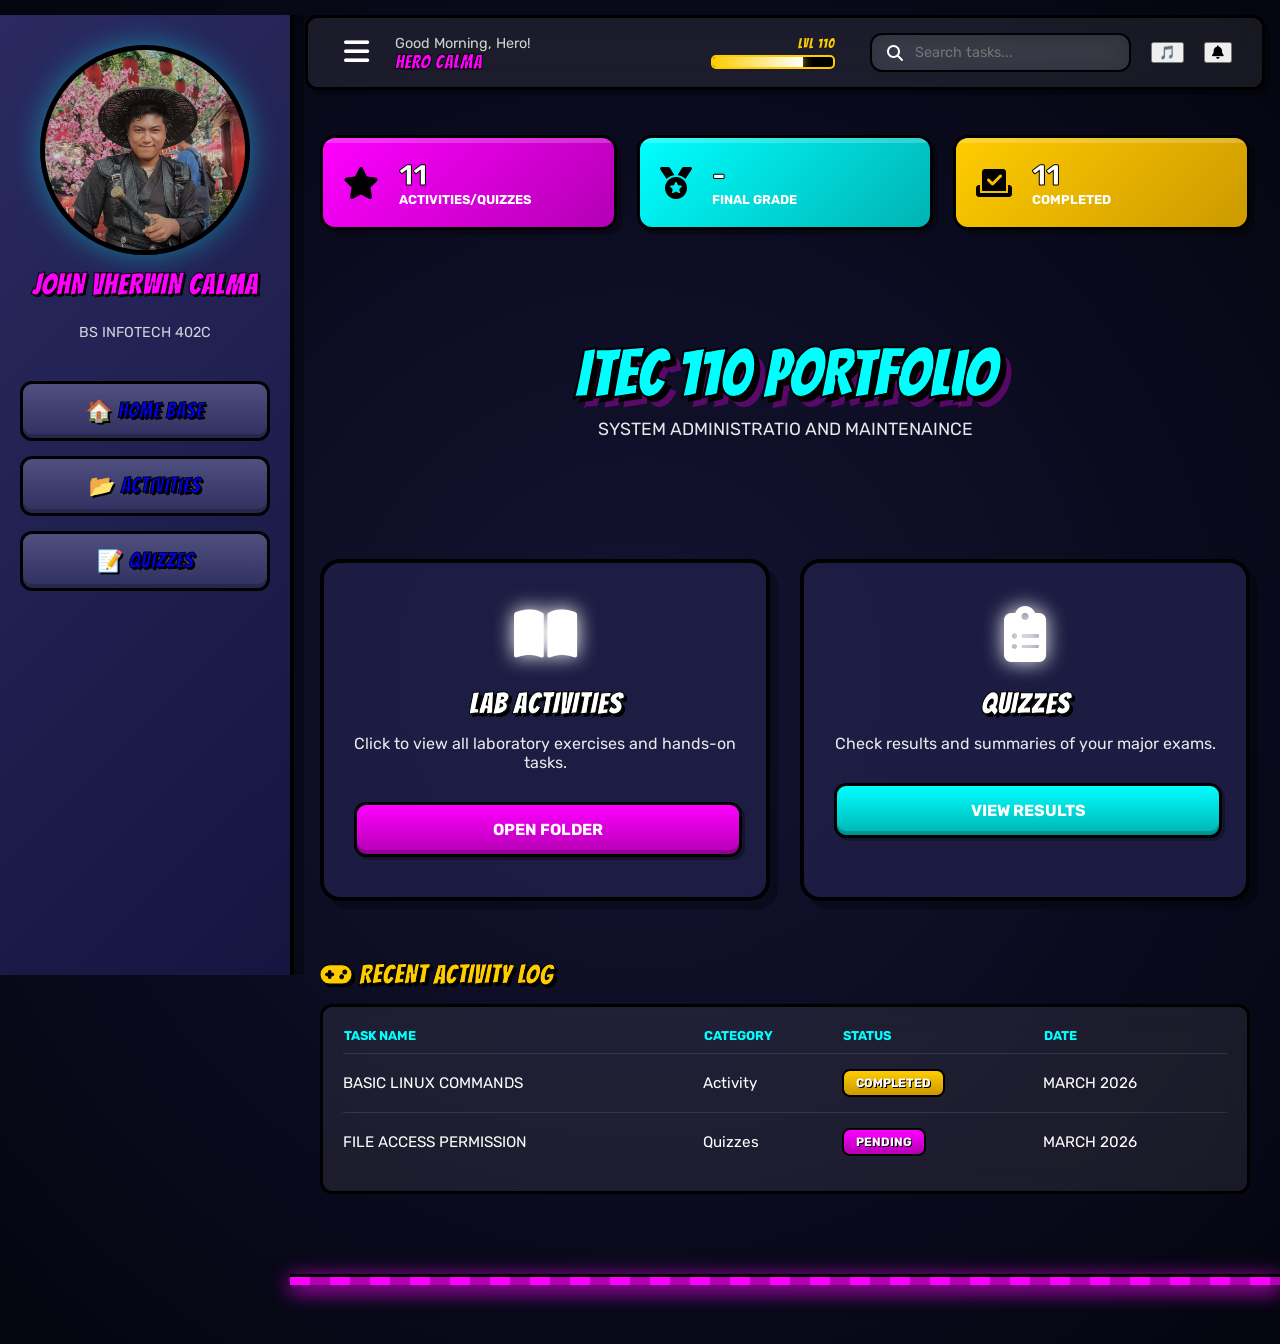
==== commit 1c52ea3d: "Update index.html" ====
--- a/index.html
+++ b/index.html
@@ -80,15 +80,15 @@
         <div class="stat-card trophy-pink">
             <i class="fa-solid fa-star"></i>
             <div>
-                <h4>12</h4>
-                <p>ACTIVITIES</p>
+                <h4>11</h4>
+                <p>ACTIVITIES/QUIZZES</p>
             </div>
         </div>
 
         <div class="stat-card trophy-cyan">
             <i class="fa-solid fa-medal"></i>
             <div>
-                <h4>1.25</h4>
+                <h4>-</h4>
                 <p>FINAL GRADE</p>
             </div>
         </div>
@@ -96,7 +96,7 @@
         <div class="stat-card trophy-gold">
             <i class="fa-solid fa-check-to-slot"></i>
             <div>
-                <h4>08</h4>
+                <h4>11</h4>
                 <p>COMPLETED</p>
             </div>
         </div>
@@ -156,21 +156,21 @@
 
                 <tbody>
                     <tr>
-                        <td>Entity Relationship Diagram</td>
+                        <td>BASIC LINUX COMMANDS</td>
                         <td>Activity</td>
                         <td>
                             <span class="status-badge complete">Completed</span>
                         </td>
-                        <td>Oct 20, 2023</td>
+                        <td>MARCH 2026</td>
                     </tr>
 
                     <tr>
-                        <td>SQL Join Quiz</td>
+                        <td>FILE ACCESS PERMISSION</td>
                         <td>Quizzes</td>
                         <td>
                             <span class="status-badge pending">Pending</span>
                         </td>
-                        <td>Oct 24, 2023</td>
+                        <td>MARCH 2026</td>
                     </tr>
                 </tbody>
             </table>
--- a/s.css
+++ b/s.css
@@ -7,6 +7,12 @@
   --gold: #ffcc00;
   --gold-dark: #cc9900;
   --text-primary: #fff;
+}
+
+.pdf-viewer {
+  width: 100%;
+  height: 500px;
+  border: none;
 }
 
 body {
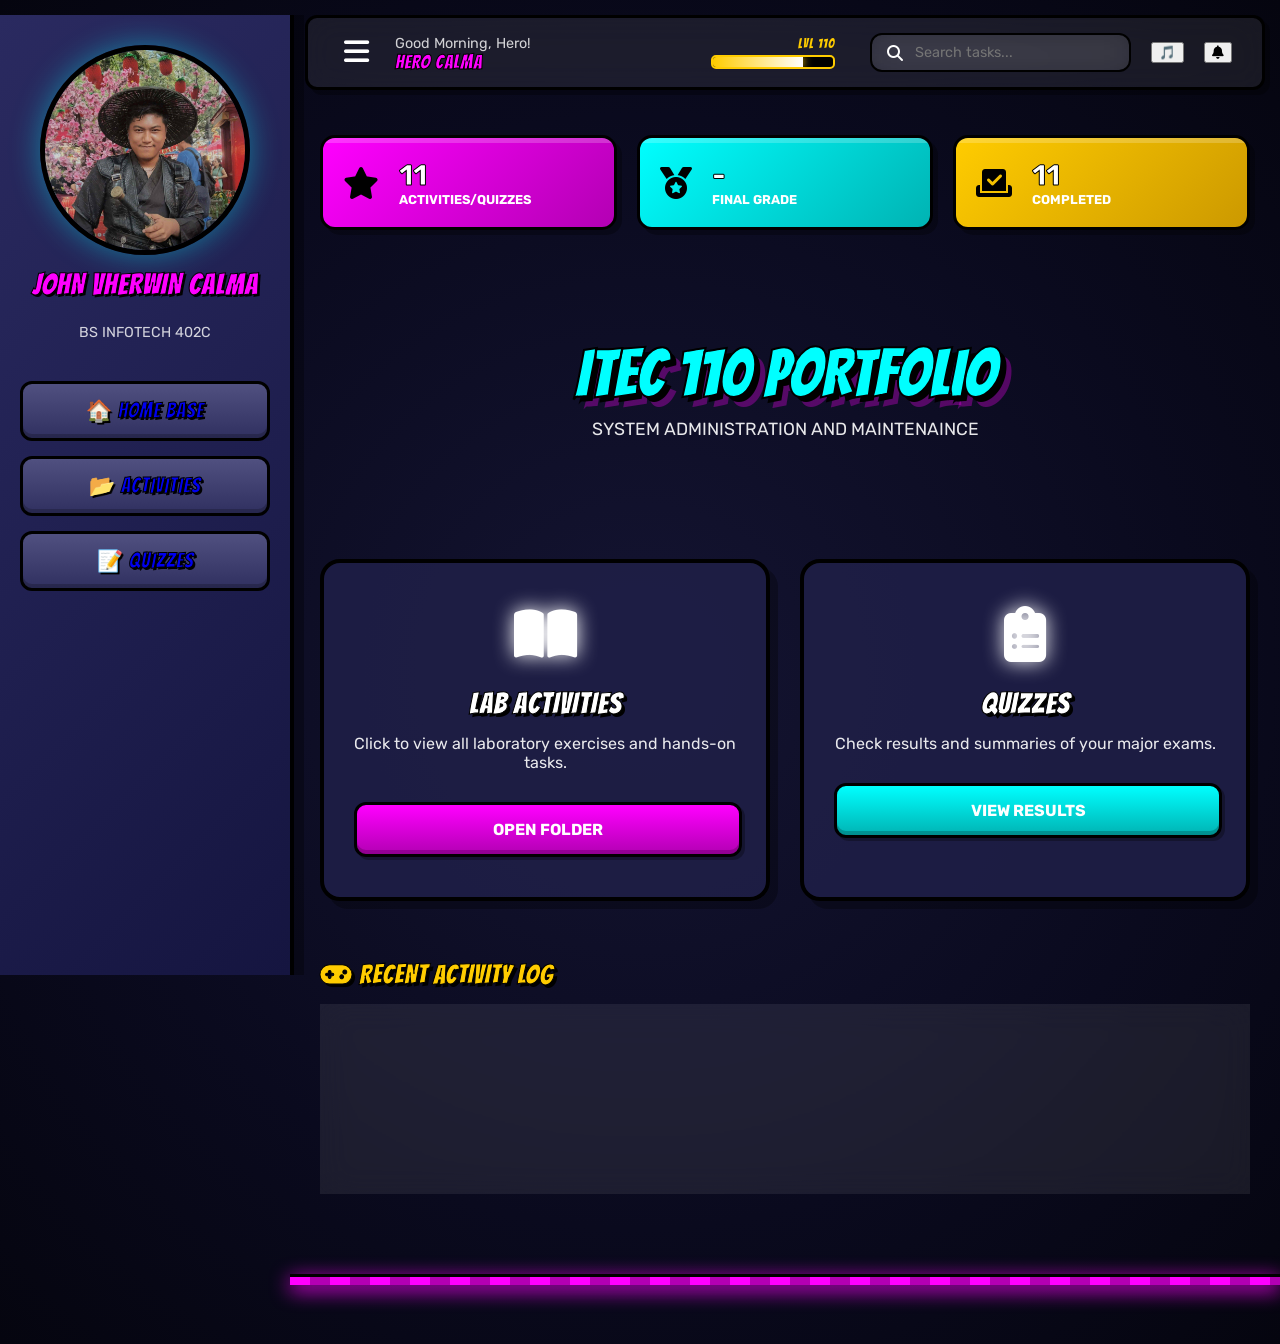
==== commit 58473f21: "Fix typo in subtitle from 'ADMINISTRATIO' to 'ADMINISTRATION'" ====
--- a/index.html
+++ b/index.html
@@ -105,7 +105,7 @@
     <!-- HERO -->
     <section class="hero text-center">
         <h1 class="title-font big-title">ITEC 110 Portfolio</h1>
-        <p class="rubik-font subtitle">SYSTEM ADMINISTRATIO AND MAINTENAINCE</p>
+        <p class="rubik-font subtitle">SYSTEM ADMINISTRATION AND MAINTENAINCE</p>
     </section>
 
     <!-- CARDS -->
--- a/s.css
+++ b/s.css
@@ -417,38 +417,59 @@
   align-items: center;
 }
 
-/* MODAL CONTENT BOX */
 .modal-content {
   background: rgba(20, 20, 50, 0.95);
   padding: 25px;
   width: 90%;
-  max-width: 600px; /* Adjust size as needed */
+  max-width: 650px;
   border: 4px solid #000;
   border-radius: 20px;
   box-shadow: 0 0 40px var(--magenta);
   position: relative;
 
   animation: popCenter 0.3s cubic-bezier(0.175, 0.885, 0.32, 1.275);
-}
+
+  /* ❌ REMOVE FLEX CENTERING */
+  display: block;
+  overflow: hidden;
+}
+
+/* TITLE FIX (optional but cleaner) */
+.modal-content h2,
+.modal-content p {
+  text-align: center;
+}
+
 
 @keyframes popCenter {
   0% { transform: scale(0.5); opacity: 0; }
   100% { transform: scale(1); opacity: 1; }
 }
 
-/* SCREENSHOT INSIDE MODAL */
+/* IMAGE WRAPPER FIX */
 .screenshot-container {
-  width: 100%;
+  margin-top: 15px;
+  width: 100%;
+  height: 400px; /* controlled height instead of full modal */
   border: 3px solid #000;
-  border-radius: 10px;
+  border-radius: 12px;
   overflow: hidden;
-  margin-top: 15px;
-}
-
+  display: flex;
+  justify-content: center;
+  align-items: center;
+  background: rgba(0,0,0,0.2);
+}
+
+/* IMAGE FIX */
 .screenshot {
   width: 100%;
-  height: auto;
+  object-fit: contain;
   display: block;
+}
+.pdf-viewer {
+  width: 100%;
+  height: 100%;
+  border: none;
 }
 
 /* LEVEL PROGRESS BAR */
